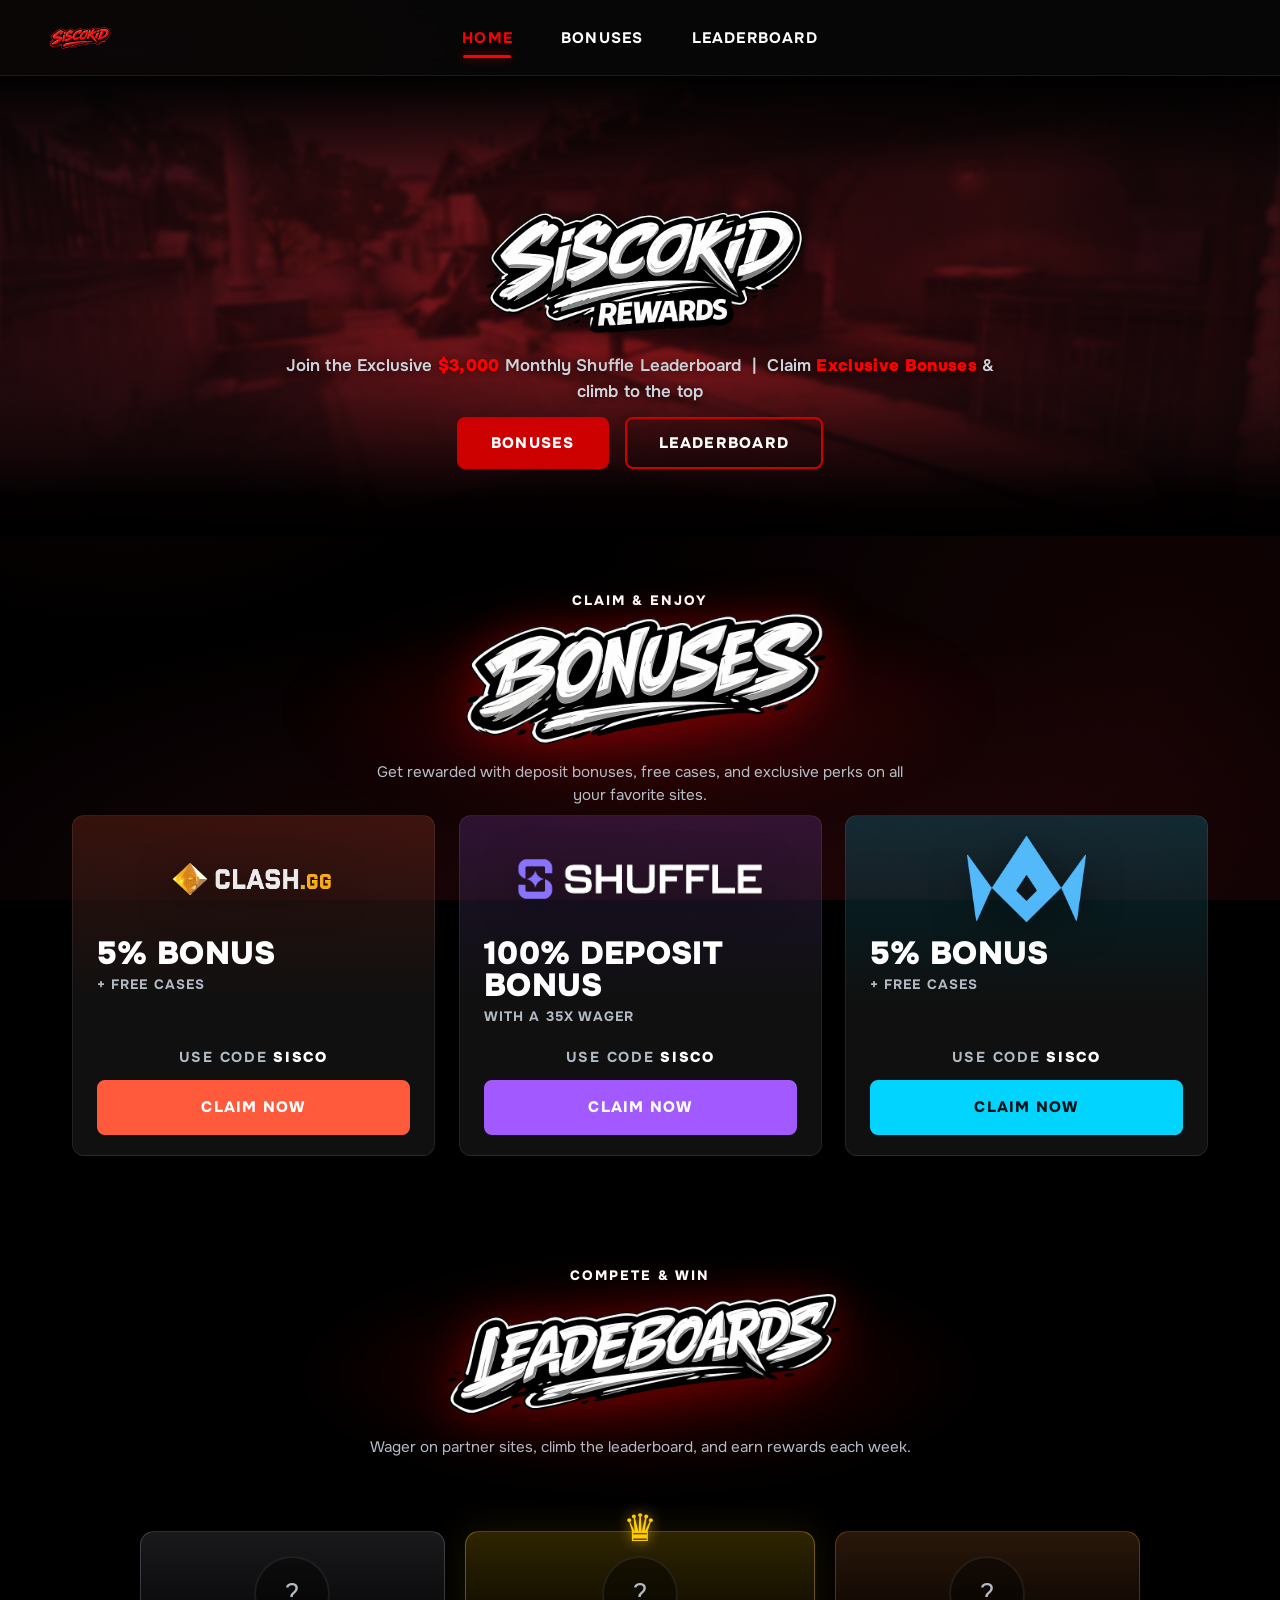
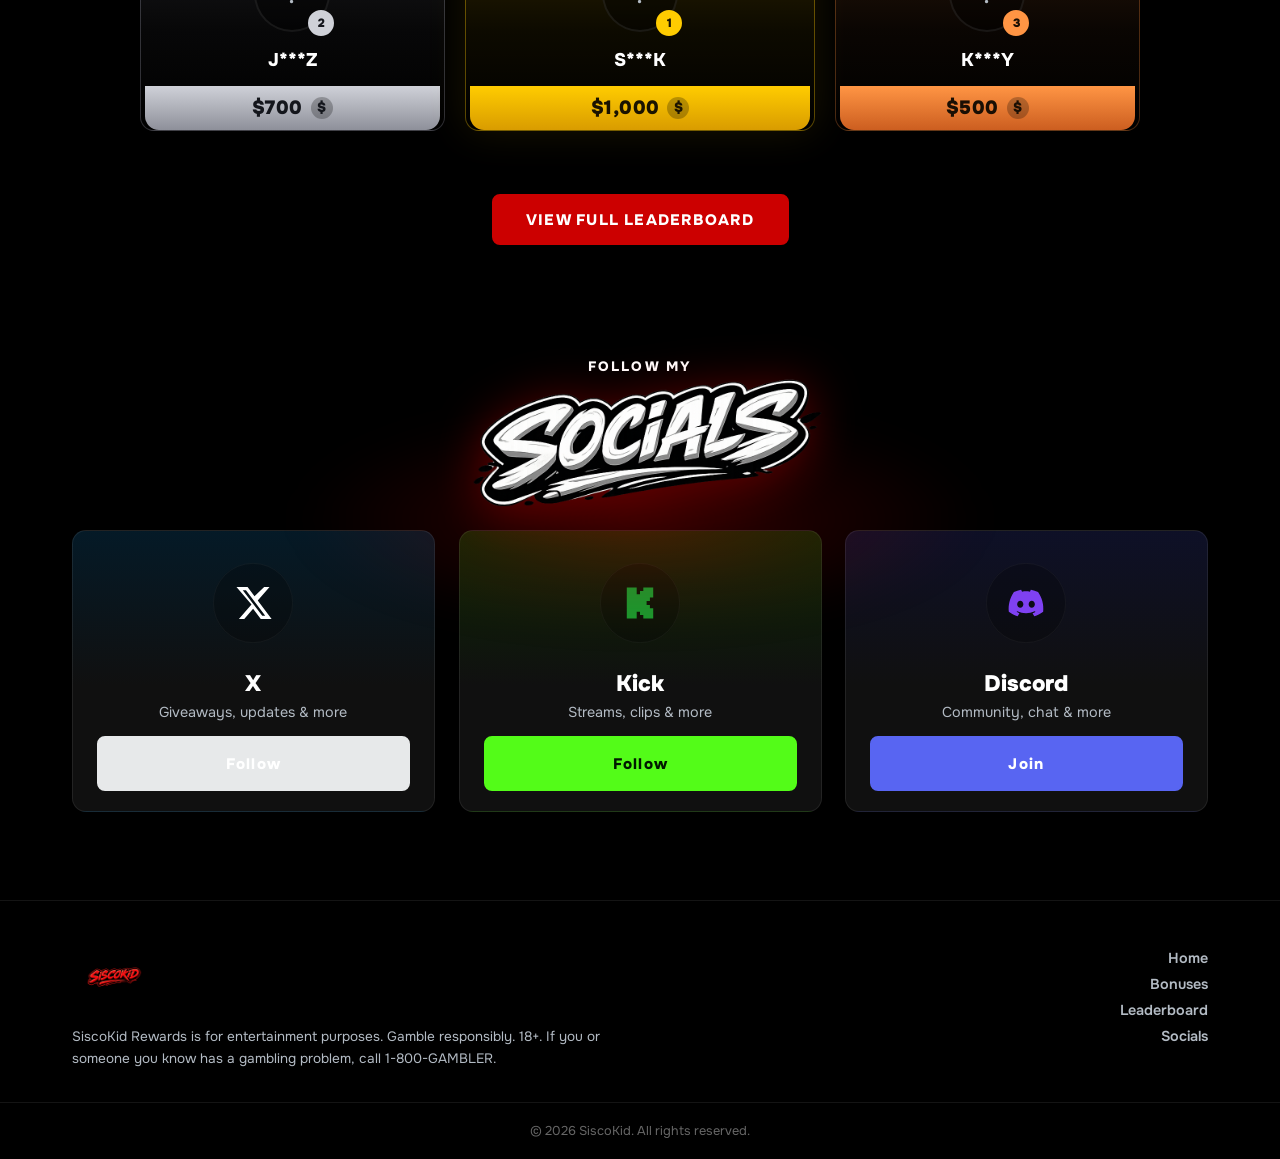
==== index.html @ c5240b73 "Replace Twitter logo and branding with X - Swap Twitter bird SVG for the official X logo (white X pa" ====
<!DOCTYPE html>
<html lang="en">
<head>
  <meta charset="UTF-8" />
  <meta name="viewport" content="width=device-width, initial-scale=1.0" />
  <title>SiscoKid</title>
  <link rel="preconnect" href="https://fonts.googleapis.com">
  <link rel="preconnect" href="https://fonts.gstatic.com" crossorigin>
  <link href="https://fonts.googleapis.com/css2?family=Onest:wght@400;600;700;800;900&display=swap" rel="stylesheet">
  <link rel="stylesheet" href="styles.css" />
</head>
<body>
  <header class="nav">
    <a href="#home" class="brand">
      <img src="siscokid.png" alt="SiscoKid" class="brand-logo" />
    </a>

    <nav class="nav-links">
      <a href="#home" class="active">HOME</a>
      <a href="#bonuses">BONUSES</a>
      <a href="leaderboard.html">LEADERBOARD</a>
    </nav>
  </header>

  <main>
    <section id="home" class="banner">
      <img src="csgo_overlay.jpg" alt="" class="banner-overlay" />
      <div class="banner-content">
        <img src="siscokidrewards.png" alt="SiscoKid Rewards" class="banner-title" />
        <p class="banner-tagline">
          Join the Exclusive <span class="accent">$3,000</span> Monthly Shuffle Leaderboard &nbsp;|&nbsp;
          Claim <span class="accent">Exclusive Bonuses</span> &amp; climb to the top
        </p>
        <div class="hero-cta">
          <a href="#bonuses" class="btn btn-primary">BONUSES</a>
          <a href="leaderboard.html" class="btn btn-outline">LEADERBOARD</a>
        </div>
      </div>
    </section>

    <section id="bonuses" class="section section-glow">
      <div class="section-head reveal">
        <div class="kicker">CLAIM &amp; ENJOY</div>
        <img src="bonuses.png" alt="Bonuses" class="section-logo" />
        <p class="section-sub">Get rewarded with deposit bonuses, free cases, and exclusive perks on all your favorite sites.</p>
      </div>

      <div class="bonus-grid">
        <article class="bonus-card bonus-clash reveal">
          <div class="bonus-art"><img src="clash_logo.webp" alt="Clash.gg" /></div>
          <div class="bonus-body">
            <h3 class="bonus-headline">5% BONUS</h3>
            <div class="bonus-sub">+ FREE CASES</div>
            <div class="bonus-code">USE CODE <strong>SISCO</strong></div>
            <a href="#clash" class="btn btn-block btn-clash">CLAIM NOW</a>
          </div>
        </article>

        <article class="bonus-card bonus-shuffle reveal">
          <div class="bonus-art"><img src="shuffle_logo2.webp" alt="Shuffle" /></div>
          <div class="bonus-body">
            <h3 class="bonus-headline">100% DEPOSIT BONUS</h3>
            <div class="bonus-sub">WITH A 35X WAGER</div>
            <div class="bonus-code">USE CODE <strong>SISCO</strong></div>
            <a href="#shuffle" class="btn btn-block btn-shuffle">CLAIM NOW</a>
          </div>
        </article>

        <article class="bonus-card bonus-lux reveal">
          <div class="bonus-art"><img src="lux_logo.webp" alt="LuxDrop" /></div>
          <div class="bonus-body">
            <h3 class="bonus-headline">5% BONUS</h3>
            <div class="bonus-sub">+ FREE CASES</div>
            <div class="bonus-code">USE CODE <strong>SISCO</strong></div>
            <a href="#lux" class="btn btn-block btn-lux">CLAIM NOW</a>
          </div>
        </article>
      </div>
    </section>

    <section id="leaderboard" class="section section-glow">
      <div class="section-head reveal">
        <div class="kicker">COMPETE &amp; WIN</div>
        <img src="leaderboards.png" alt="Leaderboards" class="section-logo" />
        <p class="section-sub">Wager on partner sites, climb the leaderboard, and earn rewards each week.</p>
      </div>

      <div class="lb-snippet">
        <div class="lb-podium lb-podium-snippet">
          <div class="lb-place lb-second reveal">
            <div class="lb-avatar"><span>?</span><div class="lb-rank">2</div></div>
            <div class="lb-username">J***Z</div>
            <div class="lb-prize lb-prize-second">$700 <span class="lb-coin">$</span></div>
          </div>

          <div class="lb-place lb-first reveal">
            <div class="lb-crown">♛</div>
            <div class="lb-avatar"><span>?</span><div class="lb-rank">1</div></div>
            <div class="lb-username">S***K</div>
            <div class="lb-prize lb-prize-first">$1,000 <span class="lb-coin">$</span></div>
          </div>

          <div class="lb-place lb-third reveal">
            <div class="lb-avatar"><span>?</span><div class="lb-rank">3</div></div>
            <div class="lb-username">K***Y</div>
            <div class="lb-prize lb-prize-third">$500 <span class="lb-coin">$</span></div>
          </div>
        </div>

        <a href="leaderboard.html" class="btn btn-primary lb-snippet-cta reveal">VIEW FULL LEADERBOARD</a>
      </div>
    </section>

    <section id="socials" class="section section-glow">
      <div class="section-head reveal">
        <div class="kicker">FOLLOW MY</div>
        <img src="socials.png" alt="Socials" class="section-logo" />
      </div>

      <div class="socials-grid">
        <a href="#twitter" class="social social-twitter reveal">
          <div class="social-icon"><img src="socmed-tw.svg" alt="X" /></div>
          <div class="social-name">X</div>
          <div class="social-desc">Giveaways, updates &amp; more</div>
          <span class="btn btn-block btn-twitter">Follow</span>
        </a>

        <a href="https://kick.com/siscokid" target="_blank" rel="noopener noreferrer" class="social social-kick reveal">
          <div class="social-icon"><img src="socmed-kick.svg" alt="Kick" /></div>
          <div class="social-name">Kick</div>
          <div class="social-desc">Streams, clips &amp; more</div>
          <span class="btn btn-block btn-kick">Follow</span>
        </a>

        <a href="https://discord.gg/sisco" target="_blank" rel="noopener noreferrer" class="social social-discord reveal">
          <div class="social-icon"><img src="socmed-discord.svg" alt="Discord" /></div>
          <div class="social-name">Discord</div>
          <div class="social-desc">Community, chat &amp; more</div>
          <span class="btn btn-block btn-discord">Join</span>
        </a>
      </div>
    </section>

    <footer class="footer">
      <div class="footer-inner reveal">
        <div class="footer-brand">
          <img src="siscokid.png" alt="SiscoKid" class="footer-logo" />
          <p class="footer-disclaimer">SiscoKid Rewards is for entertainment purposes. Gamble responsibly. 18+. If you or someone you know has a gambling problem, call 1-800-GAMBLER.</p>
        </div>

        <div class="footer-links">
          <a href="#home">Home</a>
          <a href="#bonuses">Bonuses</a>
          <a href="leaderboard.html">Leaderboard</a>
          <a href="#socials">Socials</a>
        </div>
      </div>
      <div class="footer-bottom">
        &copy; 2026 SiscoKid. All rights reserved.
      </div>
    </footer>
  </main>

  <script>
    const revealObserver = new IntersectionObserver((entries) => {
      entries.forEach(entry => {
        if (entry.isIntersecting) {
          entry.target.classList.add('is-visible');
          revealObserver.unobserve(entry.target);
        }
      });
    }, { threshold: 0.12, rootMargin: '0px 0px -40px 0px' });
    document.querySelectorAll('.reveal').forEach(el => revealObserver.observe(el));
  </script>
</body>
</html>
---- styles.css ----
:root {
  --bg: #000000;
  --bg-nav: #0a0a0a;
  --bg-card: #101010;
  --bg-elev: #161616;
  --red: #FF0000;
  --red-dark: #CC0000;
  --text: #ffffff;
  --text-dim: #B3BBC4;
  --border: rgba(255, 255, 255, 0.08);
  --border-strong: rgba(255, 255, 255, 0.14);

  --twitter: #e7e9ea;
  --kick:    #53fc18;
  --discord: #5865f2;

  --shuffle: #a259ff;
  --clash:   #ff5a3c;
  --lux:     #00d4ff;
}

* { box-sizing: border-box; margin: 0; padding: 0; }

html, body {
  background: var(--bg);
  color: var(--text);
  font-family: "Onest", -apple-system, BlinkMacSystemFont, "Segoe UI", Roboto, sans-serif;
  scroll-behavior: smooth;
}

body {
  background-image:
    radial-gradient(ellipse 110% 55% at 50% 100%, rgba(95, 12, 18, 0.30), transparent 60%),
    radial-gradient(circle 720px at 10% 18%, rgba(120, 16, 22, 0.22), transparent 65%),
    radial-gradient(circle 820px at 90% 78%, rgba(95, 10, 16, 0.20), transparent 70%);
  background-attachment: fixed;
  background-repeat: no-repeat;
}

/* Film grain overlay — subtle noise across the entire viewport */
body::before {
  content: "";
  position: fixed;
  inset: 0;
  z-index: 9999;
  pointer-events: none;
  opacity: 0.15;
  mix-blend-mode: overlay;
  background-image: url("data:image/svg+xml,%3Csvg xmlns='http://www.w3.org/2000/svg' width='240' height='240'%3E%3Cfilter id='n'%3E%3CfeTurbulence type='fractalNoise' baseFrequency='0.85' numOctaves='2' stitchTiles='stitch'/%3E%3C/filter%3E%3Crect width='100%25' height='100%25' filter='url(%23n)'/%3E%3C/svg%3E");
  background-size: 240px 240px;
}

a { color: inherit; text-decoration: none; }

/* ---------- NAV ---------- */
.nav {
  position: sticky;
  top: 0;
  z-index: 10;
  display: flex;
  align-items: center;
  justify-content: space-between;
  padding: 0.35rem 2rem;
  background: rgba(8, 8, 8, 0.72);
  backdrop-filter: blur(12px);
  -webkit-backdrop-filter: blur(12px);
  border-bottom: 1px solid var(--border);
}

.brand { display: flex; align-items: center; }
.brand-logo { height: 64px; width: auto; display: block; }

.nav-links {
  position: absolute;
  left: 50%;
  top: 50%;
  transform: translate(-50%, -50%);
  display: flex;
  gap: 3rem;
}

.nav-links a {
  position: relative;
  color: #ffffff;
  font-weight: 700;
  font-size: 0.95rem;
  letter-spacing: 0.08em;
  transition: color 0.2s ease;
}

.nav-links a:hover,
.nav-links a.active { color: var(--red); }

.nav-links a::after {
  content: "";
  position: absolute;
  left: 50%;
  bottom: -10px;
  height: 3px;
  width: 100%;
  max-width: 48px;
  background: var(--red);
  border-radius: 2px;
  transform: translateX(-50%) scaleX(0);
  transform-origin: center;
  transition: transform 0.3s cubic-bezier(.2, .8, .2, 1);
  box-shadow: 0 0 10px rgba(255, 0, 0, 0.55);
  pointer-events: none;
}
.nav-links a:hover::after { transform: translateX(-50%) scaleX(0.55); }
.nav-links a.active::after {
  transform: translateX(-50%) scaleX(1);
  animation: nav-underline-in 0.55s cubic-bezier(.2, .8, .2, 1);
}
@keyframes nav-underline-in {
  from { transform: translateX(-50%) scaleX(0); }
  to   { transform: translateX(-50%) scaleX(1); }
}

/* ---------- SCROLL REVEAL ---------- */
.reveal {
  opacity: 0;
  transform: translateY(16px);
  transition: opacity 0.6s ease, transform 0.6s cubic-bezier(.2, .8, .2, 1);
  will-change: opacity, transform;
}
.reveal.is-visible {
  opacity: 1;
  transform: translateY(0);
}
.bonus-grid > .reveal:nth-child(2),
.socials-grid > .reveal:nth-child(2),
.lb-podium > .reveal:nth-child(2) { transition-delay: 0.08s; }
.bonus-grid > .reveal:nth-child(3),
.socials-grid > .reveal:nth-child(3),
.lb-podium > .reveal:nth-child(3) { transition-delay: 0.16s; }

@media (prefers-reduced-motion: reduce) {
  .reveal { opacity: 1; transform: none; transition: none; }
  .nav-links a.active::after { animation: none; }
}

/* ---------- BANNER ---------- */
main { padding: 0; }

.banner {
  position: relative;
  display: flex;
  align-items: center;
  justify-content: center;
  width: 100%;
  height: 460px;
  overflow: hidden;
  background:
    radial-gradient(ellipse 65% 90% at 50% 60%,
      rgba(140, 22, 30, 0.55) 0%,
      rgba(90, 14, 20, 0.35) 50%,
      rgba(0, 0, 0, 0) 90%),
    #220a0e;
}

.banner-overlay {
  position: absolute;
  inset: 0;
  width: 100%;
  height: 100%;
  object-fit: cover;
  opacity: 0.6;
  mix-blend-mode: overlay;
  pointer-events: none;
  filter: blur(2px);
}

.banner::before,
.banner::after {
  content: "";
  position: absolute;
  left: 0;
  right: 0;
  pointer-events: none;
  z-index: 1;
}

.banner::before {
  top: 0;
  height: 100px;
  background: linear-gradient(180deg, #000 0%, rgba(0, 0, 0, 0.6) 40%, rgba(0, 0, 0, 0) 100%);
}

.banner::after {
  bottom: 0;
  height: 220px;
  background: linear-gradient(
    0deg,
    #000 0%,
    rgba(0, 0, 0, 0.92) 18%,
    rgba(15, 4, 6, 0.75) 38%,
    rgba(22, 8, 10, 0.4) 62%,
    rgba(22, 8, 10, 0.1) 85%,
    rgba(0, 0, 0, 0) 100%
  );
}

.banner-content {
  position: relative;
  z-index: 2;
  display: flex;
  flex-direction: column;
  align-items: center;
  gap: 0.1rem;
  max-width: 95%;
  text-align: center;
  margin-top: -40px;
}

.banner-title {
  max-width: 100%;
  max-height: 360px;
  object-fit: contain;
  filter: drop-shadow(0 4px 18px rgba(0, 0, 0, 0.6));
}

.banner-tagline {
  font-size: clamp(0.85rem, 1.35vw, 1.05rem);
  font-weight: 600;
  color: #cdd2da;
  max-width: 720px;
  line-height: 1.5;
  letter-spacing: 0.01em;
  text-shadow: 0 1px 6px rgba(0, 0, 0, 0.5);
  margin-top: -7rem;
}

.banner-tagline .accent {
  color: var(--red);
  font-weight: 900;
  letter-spacing: 0.02em;
}

/* ---------- BUTTONS ---------- */
.btn {
  display: inline-flex;
  align-items: center;
  justify-content: center;
  padding: 0.85rem 2rem;
  border-radius: 8px;
  font-weight: 800;
  font-size: 0.95rem;
  letter-spacing: 0.08em;
  cursor: pointer;
  border: 2px solid transparent;
  transition: filter 0.2s ease, background 0.2s ease, transform 0.2s ease, border-color 0.2s ease;
}

.btn-primary {
  background: var(--red-dark);
  color: #fff;
  border-color: var(--red-dark);
}
.btn-primary:hover { background: var(--red); border-color: var(--red); transform: translateY(-1px); }

.btn-outline {
  background: transparent;
  color: #fff;
  border-color: var(--red-dark);
}
.btn-outline:hover { background: var(--red-dark); transform: translateY(-1px); }

.btn-block { width: 100%; padding: 0.95rem 1.5rem; }

.btn-shuffle { background: var(--shuffle); color: #fff;    border-color: var(--shuffle); }
.btn-clash   { background: var(--clash);   color: #fff;    border-color: var(--clash); }
.btn-lux     { background: var(--lux);     color: #001318; border-color: var(--lux); }
.btn-twitter { background: var(--twitter); color: #fff;    border-color: var(--twitter); }
.btn-kick    { background: var(--kick);    color: #001a00; border-color: var(--kick); }
.btn-discord { background: var(--discord); color: #fff;    border-color: var(--discord); }
.btn-shuffle:hover, .btn-clash:hover, .btn-lux:hover,
.btn-twitter:hover, .btn-kick:hover, .btn-discord:hover { filter: brightness(1.1); transform: translateY(-1px); }

/* ---------- HERO CTA ---------- */
.hero-cta {
  display: flex;
  gap: 1rem;
  justify-content: center;
  padding: 0;
  margin-top: 0.75rem;
}

/* ---------- SCROLL INDICATOR ---------- */
.scroll-indicator {
  display: flex;
  flex-direction: column;
  align-items: center;
  gap: 0.25rem;
  padding: 0.15rem;
  opacity: 0.7;
  transition: opacity 0.2s ease;
}
.scroll-indicator:hover { opacity: 1; }

.mouse {
  width: 22px;
  height: 36px;
  border: 2px solid rgba(255, 255, 255, 0.6);
  border-radius: 12px;
  display: flex;
  justify-content: center;
  padding-top: 6px;
}
.dot {
  width: 3px;
  height: 8px;
  background: #fff;
  border-radius: 2px;
  animation: scroll-dot 1.6s ease-in-out infinite;
}
@keyframes scroll-dot {
  0%   { transform: translateY(0); opacity: 1; }
  60%  { transform: translateY(10px); opacity: 0; }
  100% { transform: translateY(0); opacity: 1; }
}
.chevron {
  width: 10px;
  height: 10px;
  border-right: 2px solid rgba(255, 255, 255, 0.6);
  border-bottom: 2px solid rgba(255, 255, 255, 0.6);
  transform: rotate(45deg);
  margin-top: 2px;
}

/* ---------- SECTIONS ---------- */
.section {
  max-width: 1200px;
  margin: 0 auto;
  padding: 3.5rem 2rem;
  position: relative;
}

.section-glow {
  isolation: isolate;
}

.section-head {
  text-align: center;
  margin-bottom: 0.5rem;
  position: relative;
  z-index: 1;
}

/* Red glow halo behind big section titles */
.section-head::before {
  content: "";
  position: absolute;
  top: 50%;
  left: 50%;
  transform: translate(-50%, -45%);
  width: min(700px, 80%);
  height: 220px;
  background: radial-gradient(ellipse at center,
    rgba(255, 0, 0, 0.25) 0%,
    rgba(204, 0, 0, 0.12) 35%,
    rgba(204, 0, 0, 0) 70%);
  z-index: -1;
  pointer-events: none;
  filter: blur(20px);
}

.kicker {
  font-weight: 800;
  font-size: 0.85rem;
  letter-spacing: 0.15em;
  color: #ffffff;
  text-transform: uppercase;
  margin-bottom: 0.4rem;
}

.section-logo {
  max-width: 620px;
  width: 80%;
  height: auto;
  display: block;
  margin: -8.5rem auto -8.5rem;
  pointer-events: none;
  filter: drop-shadow(0 4px 24px rgba(255, 0, 0, 0.35));
}

.section-title {
  font-size: clamp(2.75rem, 7vw, 5.5rem);
  font-weight: 900;
  line-height: 1;
  letter-spacing: 0.01em;
  color: var(--red);
  text-shadow: 0 0 30px rgba(255, 0, 0, 0.4);
  margin-bottom: 1rem;
}
.section-title span { color: var(--red); }

.section-title-solid { color: var(--red); }

.section-sub {
  color: var(--text-dim);
  font-size: 0.95rem;
  max-width: 560px;
  margin: 0.25rem auto 0;
  line-height: 1.5;
}

/* ---------- PARTNERS ---------- */
.partners {
  display: grid;
  grid-template-columns: repeat(3, 1fr);
  gap: 1rem;
  margin-bottom: 1.25rem;
}

.partner {
  display: flex;
  align-items: center;
  justify-content: center;
  padding: 1.25rem 1.5rem;
  background: linear-gradient(180deg, rgba(255,255,255,0.02), rgba(255,255,255,0));
  border: 1px solid var(--border);
  border-radius: 10px;
  transition: transform 0.2s ease, border-color 0.2s ease, box-shadow 0.2s ease;
}
.partner img { height: 36px; width: auto; display: block; max-width: 100%; }

.partner-shuffle { background: linear-gradient(180deg, rgba(162,89,255,0.10), rgba(162,89,255,0)); }
.partner-clash   { background: linear-gradient(180deg, rgba(255,90,60,0.10), rgba(255,90,60,0)); }
.partner-lux     { background: linear-gradient(180deg, rgba(0,212,255,0.10), rgba(0,212,255,0)); }

.partner-shuffle:hover { border-color: var(--shuffle); box-shadow: 0 8px 30px rgba(162,89,255,0.18); transform: translateY(-2px); }
.partner-clash:hover   { border-color: var(--clash);   box-shadow: 0 8px 30px rgba(255,90,60,0.18); transform: translateY(-2px); }
.partner-lux:hover     { border-color: var(--lux);     box-shadow: 0 8px 30px rgba(0,212,255,0.18); transform: translateY(-2px); }

/* ---------- BONUS CARDS ---------- */
.bonus-grid {
  display: grid;
  grid-template-columns: repeat(3, 1fr);
  gap: 1.5rem;
}

.bonus-card {
  background: var(--bg-card);
  border: 1px solid var(--border);
  border-radius: 12px;
  overflow: hidden;
  display: flex;
  flex-direction: column;
  transition: transform 0.25s ease, border-color 0.25s ease, box-shadow 0.25s ease;
}

.bonus-shuffle { background: linear-gradient(180deg, rgba(162,89,255,0.18) 0%, var(--bg-card) 55%); }
.bonus-clash   { background: linear-gradient(180deg, rgba(255,90,60,0.18) 0%, var(--bg-card) 55%); }
.bonus-lux     { background: linear-gradient(180deg, rgba(0,212,255,0.18) 0%, var(--bg-card) 55%); }

.bonus-shuffle:hover { border-color: var(--shuffle); box-shadow: 0 14px 40px rgba(162,89,255,0.22); transform: translateY(-4px); }
.bonus-clash:hover   { border-color: var(--clash);   box-shadow: 0 14px 40px rgba(255,90,60,0.22); transform: translateY(-4px); }
.bonus-lux:hover     { border-color: var(--lux);     box-shadow: 0 14px 40px rgba(0,212,255,0.22); transform: translateY(-4px); }

.bonus-art {
  display: flex;
  align-items: center;
  justify-content: center;
  padding: 1.25rem 1.5rem 0.25rem;
  height: 110px;
}
.bonus-art img {
  max-height: 100%;
  max-width: 80%;
  object-fit: contain;
  filter: drop-shadow(0 8px 18px rgba(0, 0, 0, 0.5));
}

.bonus-body {
  padding: 0.75rem 1.5rem 1.25rem;
  display: flex;
  flex-direction: column;
  align-items: stretch;
  flex: 1;
  gap: 0.4rem;
  text-align: left;
}

.bonus-headline {
  font-size: 2rem;
  font-weight: 900;
  line-height: 1;
  letter-spacing: 0.01em;
  color: #fff;
}

.bonus-sub {
  font-size: 0.85rem;
  font-weight: 700;
  letter-spacing: 0.08em;
  color: var(--text-dim);
  margin-bottom: 0.5rem;
}

.bonus-code {
  text-align: center;
  font-size: 0.9rem;
  letter-spacing: 0.12em;
  color: var(--text-dim);
  padding: 0.5rem 0;
  font-weight: 700;
  margin-top: auto;
}
.bonus-code strong { color: #fff; font-weight: 900; }

/* ---------- LEADERBOARD SNIPPET (HOME) ---------- */
.lb-snippet {
  text-align: center;
}

.lb-podium-snippet .lb-place {
  padding-top: 1.5rem;
}

.lb-podium-snippet .lb-prize {
  margin: 0.5rem -1rem 0;
  font-size: 1.2rem;
  padding: 0.6rem 1rem;
}

.lb-snippet-cta {
  margin-top: 1.5rem;
}

.lb-page-top { padding-top: 6rem; }

/* ---------- LEADERBOARD ---------- */
.lb-switch-label {
  text-align: center;
  letter-spacing: 0.15em;
  font-weight: 800;
  font-size: 0.8rem;
  color: var(--text-dim);
  margin-bottom: 0.85rem;
}

.lb-tabs {
  display: flex;
  justify-content: center;
  gap: 0.75rem;
  flex-wrap: wrap;
  margin-bottom: 0.75rem;
}

.lb-tab {
  background: var(--bg-card);
  border: 1px solid var(--border);
  border-radius: 10px;
  padding: 0.85rem 1.5rem;
  cursor: pointer;
  min-width: 130px;
  display: flex;
  align-items: center;
  justify-content: center;
  opacity: 0.55;
  transition: opacity 0.2s ease, border-color 0.2s ease, background 0.2s ease, transform 0.2s ease, box-shadow 0.2s ease;
}
.lb-tab img { height: 26px; width: auto; max-width: 100%; display: block; }
.lb-tab:hover { opacity: 0.85; transform: translateY(-1px); }

.lb-tab.active { opacity: 1; }
.lb-tab-shuffle.active { border-color: var(--shuffle); background: linear-gradient(180deg, rgba(162,89,255,0.18), var(--bg-card)); box-shadow: 0 8px 24px rgba(162,89,255,0.18); }
.lb-tab-clash.active   { border-color: var(--clash);   background: linear-gradient(180deg, rgba(255,90,60,0.18), var(--bg-card));  box-shadow: 0 8px 24px rgba(255,90,60,0.18); }
.lb-tab-lux.active     { border-color: var(--lux);     background: linear-gradient(180deg, rgba(0,212,255,0.18), var(--bg-card));  box-shadow: 0 8px 24px rgba(0,212,255,0.18); }

.lb-disclaimer {
  text-align: center;
  font-size: 0.75rem;
  letter-spacing: 0.12em;
  color: var(--text-dim);
  margin-bottom: 1.5rem;
}

.lb-panel { display: none; opacity: 0; }
.lb-panel.active { display: block; animation: fadeInPanel 0.4s ease forwards; }

@keyframes fadeInPanel {
  from { opacity: 0; transform: translateY(10px); }
  to   { opacity: 1; transform: translateY(0); }
}

/* Podium */
.lb-podium {
  display: grid;
  grid-template-columns: 1fr 1.15fr 1fr;
  gap: 1.25rem;
  align-items: end;
  max-width: 1000px;
  margin: 4.5rem auto 2.5rem;
}

.lb-place {
  position: relative;
  background: linear-gradient(180deg, rgba(255,255,255,0.04), rgba(255,255,255,0));
  border: 1px solid var(--border);
  border-radius: 14px;
  padding: 3rem 1.25rem 0;
  text-align: center;
}

.lb-first {
  background: linear-gradient(180deg, rgba(255, 200, 0, 0.18) 0%, rgba(255, 200, 0, 0.05) 50%, transparent 100%);
  border-color: rgba(255, 200, 0, 0.35);
  box-shadow: 0 0 40px rgba(255, 200, 0, 0.10);
  transform: translateY(-2.5rem);
}

.lb-second {
  background: linear-gradient(180deg, rgba(180, 180, 200, 0.14) 0%, rgba(180,180,200,0.04) 50%, transparent 100%);
  border-color: rgba(180, 180, 200, 0.25);
}

.lb-third {
  background: linear-gradient(180deg, rgba(255, 140, 60, 0.16) 0%, rgba(255, 140, 60, 0.04) 50%, transparent 100%);
  border-color: rgba(255, 140, 60, 0.28);
}

.lb-crown {
  position: absolute;
  top: -22px;
  left: 50%;
  transform: translateX(-50%);
  font-size: 2.4rem;
  line-height: 1;
  color: #ffcc00;
  text-shadow: 0 0 14px rgba(255, 200, 0, 0.7);
  z-index: 2;
}

.lb-avatar {
  position: relative;
  width: 76px;
  height: 76px;
  border-radius: 50%;
  background: rgba(0,0,0,0.4);
  border: 2px solid var(--border);
  display: flex;
  align-items: center;
  justify-content: center;
  margin: 0 auto 1rem;
  font-size: 1.75rem;
  color: var(--text-dim);
}
.lb-rank {
  position: absolute;
  bottom: -6px;
  right: -6px;
  width: 26px;
  height: 26px;
  border-radius: 50%;
  background: #1a1a1a;
  border: 2px solid var(--border);
  display: flex;
  align-items: center;
  justify-content: center;
  font-size: 0.75rem;
  font-weight: 900;
  color: #fff;
}
.lb-first .lb-rank   { background: #ffcc00; color: #1a1300; border-color: #ffcc00; }
.lb-second .lb-rank  { background: #cfd1d8; color: #14161c; border-color: #cfd1d8; }
.lb-third .lb-rank   { background: #ff9544; color: #1a0f04; border-color: #ff9544; }

.lb-username {
  font-weight: 800;
  font-size: 1.15rem;
  margin-bottom: 0.85rem;
}

.lb-wagered-label {
  font-size: 0.72rem;
  letter-spacing: 0.12em;
  color: var(--text-dim);
  margin-bottom: 0.2rem;
}

.lb-wagered {
  font-weight: 700;
  font-size: 1.1rem;
  margin-bottom: 1.75rem;
}
.lb-wagered span { color: var(--text-dim); font-size: 0.85em; }

.lb-prize {
  margin: 0 -1.25rem;
  padding: 0.9rem 1rem;
  font-weight: 900;
  font-size: 1.55rem;
  letter-spacing: 0.02em;
  position: relative;
  display: flex;
  align-items: center;
  justify-content: center;
  gap: 0.5rem;
  border-radius: 0 0 14px 14px;
}
.lb-prize-first  { background: linear-gradient(180deg, #ffcc00, #d99c00); color: #1a1300; }
.lb-prize-second { background: linear-gradient(180deg, #cfd1d8, #8e909a); color: #14161c; }
.lb-prize-third  { background: linear-gradient(180deg, #ff9544, #cc5e20); color: #1a0f04; }

.lb-coin {
  display: inline-flex;
  align-items: center;
  justify-content: center;
  width: 22px;
  height: 22px;
  border-radius: 50%;
  background: rgba(0,0,0,0.25);
  font-size: 0.85rem;
}

/* Countdown */
.lb-countdown-wrap {
  text-align: center;
  max-width: 720px;
  margin: 0 auto 2rem;
  padding: 1.5rem 1rem;
  border-top: 1px dashed var(--border);
  border-bottom: 1px dashed var(--border);
}

.lb-clock-icon {
  font-size: 1.4rem;
  color: var(--red);
  margin-bottom: 0.4rem;
}

.lb-countdown-label {
  font-weight: 900;
  letter-spacing: 0.12em;
  color: #fff;
  margin-bottom: 0.35rem;
  font-size: 0.95rem;
}

.lb-countdown-note,
.lb-announce-note {
  color: var(--text-dim);
  font-size: 0.75rem;
  letter-spacing: 0.1em;
  text-transform: uppercase;
}
.lb-announce-note { margin-top: 1rem; }

.lb-countdown {
  display: flex;
  justify-content: center;
  gap: 1.25rem;
  margin: 1rem 0 0;
}

.lb-time {
  display: flex;
  flex-direction: column;
  align-items: center;
  min-width: 56px;
}
.lb-time strong {
  font-size: 1.5rem;
  font-weight: 900;
  color: var(--red);
  letter-spacing: 0.02em;
  font-variant-numeric: tabular-nums;
}
.lb-time span {
  font-size: 0.7rem;
  letter-spacing: 0.15em;
  color: var(--text-dim);
  margin-top: 0.15rem;
}

/* Challengers */
.lb-challengers {
  background: var(--bg-card);
  border: 1px solid var(--border);
  border-radius: 12px;
  padding: 1.25rem 1.25rem 0.75rem;
}

.lb-challengers-title {
  font-weight: 900;
  letter-spacing: 0.06em;
  font-size: 1.1rem;
  margin-bottom: 0.75rem;
}

.lb-table-wrap { overflow-x: auto; }

.lb-table {
  width: 100%;
  border-collapse: collapse;
  font-size: 0.95rem;
}
.lb-table th {
  text-align: left;
  font-size: 0.7rem;
  letter-spacing: 0.12em;
  color: var(--text-dim);
  font-weight: 700;
  padding: 0.6rem 0.75rem;
  border-bottom: 1px solid var(--border);
}
.lb-table th.num { text-align: right; }
.lb-table td {
  padding: 0.85rem 0.75rem;
  border-bottom: 1px solid rgba(255,255,255,0.04);
  vertical-align: middle;
}
.lb-table tr:last-child td { border-bottom: none; }
.lb-table tr { background: rgba(255,255,255,0.015); }
.lb-table tr:hover { background: rgba(255,255,255,0.04); }
.lb-table td.num { text-align: right; font-variant-numeric: tabular-nums; }
.lb-table .cents { color: var(--text-dim); font-size: 0.85em; }
.lb-table .lb-prize-amt { color: #4ade80; font-weight: 700; }

.lb-mini-avatar {
  display: inline-flex;
  align-items: center;
  justify-content: center;
  width: 28px;
  height: 28px;
  border-radius: 50%;
  background: rgba(0,0,0,0.35);
  border: 1px solid var(--border);
  margin-right: 0.6rem;
  color: var(--text-dim);
  font-size: 0.8rem;
  vertical-align: middle;
}

/* Coming Soon */
.lb-coming-soon {
  text-align: center;
  padding: 4rem 1rem;
  background: var(--bg-card);
  border: 1px solid var(--border);
  border-radius: 12px;
}
.lb-coming-soon img {
  height: 56px;
  width: auto;
  margin-bottom: 1.25rem;
  opacity: 0.85;
}
.lb-coming-soon h3 {
  font-size: 1.6rem;
  font-weight: 900;
  letter-spacing: 0.05em;
  color: #fff;
  margin-bottom: 0.5rem;
}
.lb-coming-soon p {
  color: var(--text-dim);
  font-size: 0.95rem;
}

/* ---------- LEADERBOARD STATUS ---------- */
.leaderboard-status {
  display: flex;
  align-items: center;
  justify-content: center;
  gap: 0.6rem;
  padding: 1.25rem 1.5rem;
  background: var(--bg-card);
  border: 1px solid var(--border);
  border-radius: 10px;
  color: var(--text-dim);
  font-size: 0.95rem;
  max-width: 520px;
  margin: 0 auto;
}

.status-dot {
  width: 9px;
  height: 9px;
  border-radius: 50%;
  background: var(--red);
  box-shadow: 0 0 8px var(--red);
  animation: pulse 1.6s ease-in-out infinite;
}
@keyframes pulse {
  0%, 100% { opacity: 1; }
  50%      { opacity: 0.35; }
}

/* ---------- SOCIALS ---------- */
.socials-grid {
  display: grid;
  grid-template-columns: repeat(3, 1fr);
  gap: 1.5rem;
}

.social {
  display: flex;
  flex-direction: column;
  align-items: center;
  text-align: center;
  gap: 0.35rem;
  padding: 1.5rem 1.5rem 1.25rem;
  background: var(--bg-card);
  border: 1px solid var(--border);
  border-radius: 14px;
  transition: transform 0.25s ease, border-color 0.25s ease, box-shadow 0.25s ease;
}

.social-twitter { background: linear-gradient(180deg, rgba(29,161,242,0.16) 0%, var(--bg-card) 55%); }
.social-kick    { background: linear-gradient(180deg, rgba(83,252,24,0.16) 0%, var(--bg-card) 55%); }
.social-discord { background: linear-gradient(180deg, rgba(88,101,242,0.16) 0%, var(--bg-card) 55%); }

.social-twitter:hover { border-color: var(--twitter); box-shadow: 0 14px 40px rgba(29,161,242,0.22); transform: translateY(-4px); }
.social-kick:hover    { border-color: var(--kick);    box-shadow: 0 14px 40px rgba(83,252,24,0.22);  transform: translateY(-4px); }
.social-discord:hover { border-color: var(--discord); box-shadow: 0 14px 40px rgba(88,101,242,0.22); transform: translateY(-4px); }

.social-icon {
  display: flex;
  align-items: center;
  justify-content: center;
  margin-bottom: 0.75rem;
}
.social-icon img { width: 96px; height: 96px; display: block; }

.social-name {
  font-weight: 900;
  font-size: 1.4rem;
  color: #fff;
}

.social-desc {
  color: var(--text-dim);
  font-size: 0.9rem;
  margin-bottom: 0.6rem;
}

/* ---------- FOOTER ---------- */
.footer {
  border-top: 1px solid var(--border);
  background: rgba(0, 0, 0, 0.25);
  margin-top: 2rem;
}

.footer-inner {
  max-width: 1200px;
  margin: 0 auto;
  padding: 3rem 2rem 2rem;
  display: grid;
  grid-template-columns: 2fr 1fr;
  gap: 2rem;
  align-items: start;
}

.footer-logo {
  height: 56px;
  width: auto;
  margin-bottom: 1rem;
}

.footer-disclaimer {
  color: var(--text-dim);
  font-size: 0.85rem;
  line-height: 1.6;
  max-width: 540px;
}

.footer-links {
  display: flex;
  flex-direction: column;
  gap: 0.5rem;
  align-items: flex-end;
}
.footer-links a {
  color: var(--text-dim);
  font-size: 0.9rem;
  font-weight: 600;
  transition: color 0.2s ease;
}
.footer-links a:hover { color: var(--red); }

.footer-bottom {
  text-align: center;
  padding: 1.25rem 2rem;
  color: #666;
  font-size: 0.8rem;
  border-top: 1px solid var(--border);
}

/* ---------- RESPONSIVE ---------- */
@media (max-width: 900px) {
  .partners,
  .bonus-grid,
  .socials-grid { grid-template-columns: 1fr; }

  .lb-podium {
    grid-template-columns: 1fr;
    max-width: 420px;
    gap: 0.75rem;
  }
  .lb-countdown { gap: 0.65rem; flex-wrap: wrap; }
  .lb-tab { min-width: 100px; padding: 0.7rem 1rem; }

  .section { padding: 2.75rem 1.25rem; }
  .section-logo { margin: -5rem auto -5rem; }
}

@media (max-width: 768px) {
  /* Nav */
  .nav {
    flex-wrap: wrap;
    gap: 0.75rem;
    padding: 0.35rem 1rem 0.5rem;
  }
  .brand-logo { height: 50px; }
  .nav-links {
    position: static;
    transform: none;
    gap: 1.25rem;
    order: 3;
    width: 100%;
    justify-content: center;
    flex-wrap: wrap;
  }
  .nav-links a::after { bottom: -6px; max-width: 36px; height: 2px; }

  /* Banner / Hero */
  .banner { height: 360px; }
  .banner-content { margin-top: -10px; max-width: 100%; padding: 0 1rem; }
  .banner-title { max-height: 220px; }
  .banner-tagline {
    margin-top: -3.5rem;
    font-size: 0.85rem;
    padding: 0 0.5rem;
  }

  /* Hero CTA */
  .hero-cta {
    flex-direction: column;
    align-items: center;
    width: 100%;
    margin-top: 0.5rem;
  }
  .hero-cta .btn { width: min(260px, 90%); padding: 0.75rem 1.5rem; }

  /* Sections */
  .section { padding: 2.25rem 1rem; }
  .section-logo { margin: -4rem auto -4rem; }
  .section-sub { font-size: 0.88rem; padding: 0 0.5rem; }
  .kicker { font-size: 0.75rem; }

  /* Bonus cards */
  .bonus-grid { gap: 1rem; }
  .bonus-headline { font-size: 1.75rem; }
  .bonus-art { height: 90px; padding: 1rem 1rem 0.25rem; }

  /* Leaderboard snippet podium on home */
  .lb-podium-snippet .lb-place { padding: 1.25rem 1rem 0; }

  /* Leaderboard page */
  .lb-tabs { gap: 0.5rem; }
  .lb-tab { min-width: 0; flex: 1 1 0; padding: 0.6rem 0.75rem; }
  .lb-tab img { height: 22px; }
  .lb-place { padding: 2.25rem 1rem 0; }
  .lb-first { padding-top: 2.75rem; }
  .lb-avatar { width: 64px; height: 64px; font-size: 1.4rem; }
  .lb-username { font-size: 1rem; }
  .lb-wagered { font-size: 0.95rem; margin-bottom: 1rem; }
  .lb-prize { font-size: 1.25rem; padding: 0.7rem 1rem; }
  .lb-time strong { font-size: 1.2rem; }
  .lb-time span { font-size: 0.65rem; }
  .lb-time { min-width: 48px; }
  .lb-challengers { padding: 0.85rem 0.85rem 0.5rem; }
  .lb-table { font-size: 0.85rem; }
  .lb-table th, .lb-table td { padding: 0.6rem 0.5rem; }
  .lb-mini-avatar { width: 22px; height: 22px; margin-right: 0.4rem; font-size: 0.7rem; }
  .lb-page-top { padding-top: 3rem; }

  /* Socials */
  .social { padding: 1.25rem 1rem 1rem; }
  .social-icon img { width: 72px; height: 72px; }
  .social-name { font-size: 1.2rem; }
  .social-desc { font-size: 0.85rem; }

  /* Footer */
  .footer-inner { grid-template-columns: 1fr; padding: 2rem 1rem 1.5rem; }
  .footer-links { align-items: flex-start; flex-direction: row; flex-wrap: wrap; gap: 1rem 1.25rem; }
}

@media (max-width: 480px) {
  .banner { height: 320px; }
  .banner-title { max-height: 180px; }
  .banner-content { margin-top: 0; }
  .banner-tagline { margin-top: -2.75rem; font-size: 0.78rem; line-height: 1.4; }

  .nav { padding: 0.25rem 0.75rem 0.5rem; }
  .brand-logo { height: 44px; }
  .nav-links { gap: 1rem; }
  .nav-links a { font-size: 0.85rem; letter-spacing: 0.06em; }

  .section { padding: 1.75rem 0.85rem; }
  .section-logo { margin: -3rem auto -3rem; }

  .bonus-card { border-radius: 10px; }
  .bonus-headline { font-size: 1.5rem; }
  .bonus-sub { font-size: 0.8rem; }
  .bonus-art { height: 80px; padding: 0.85rem 0.75rem 0; }
  .bonus-body { padding: 0.6rem 1rem 1rem; }

  .lb-tabs { gap: 0.4rem; }
  .lb-tab { padding: 0.55rem 0.5rem; }
  .lb-tab img { height: 18px; }
  .lb-countdown { gap: 0.5rem; }
  .lb-time { min-width: 42px; }
  .lb-time strong { font-size: 1.05rem; }

  .lb-table { font-size: 0.78rem; }
  .lb-table th, .lb-table td { padding: 0.5rem 0.35rem; }
  .lb-mini-avatar { display: none; }
}
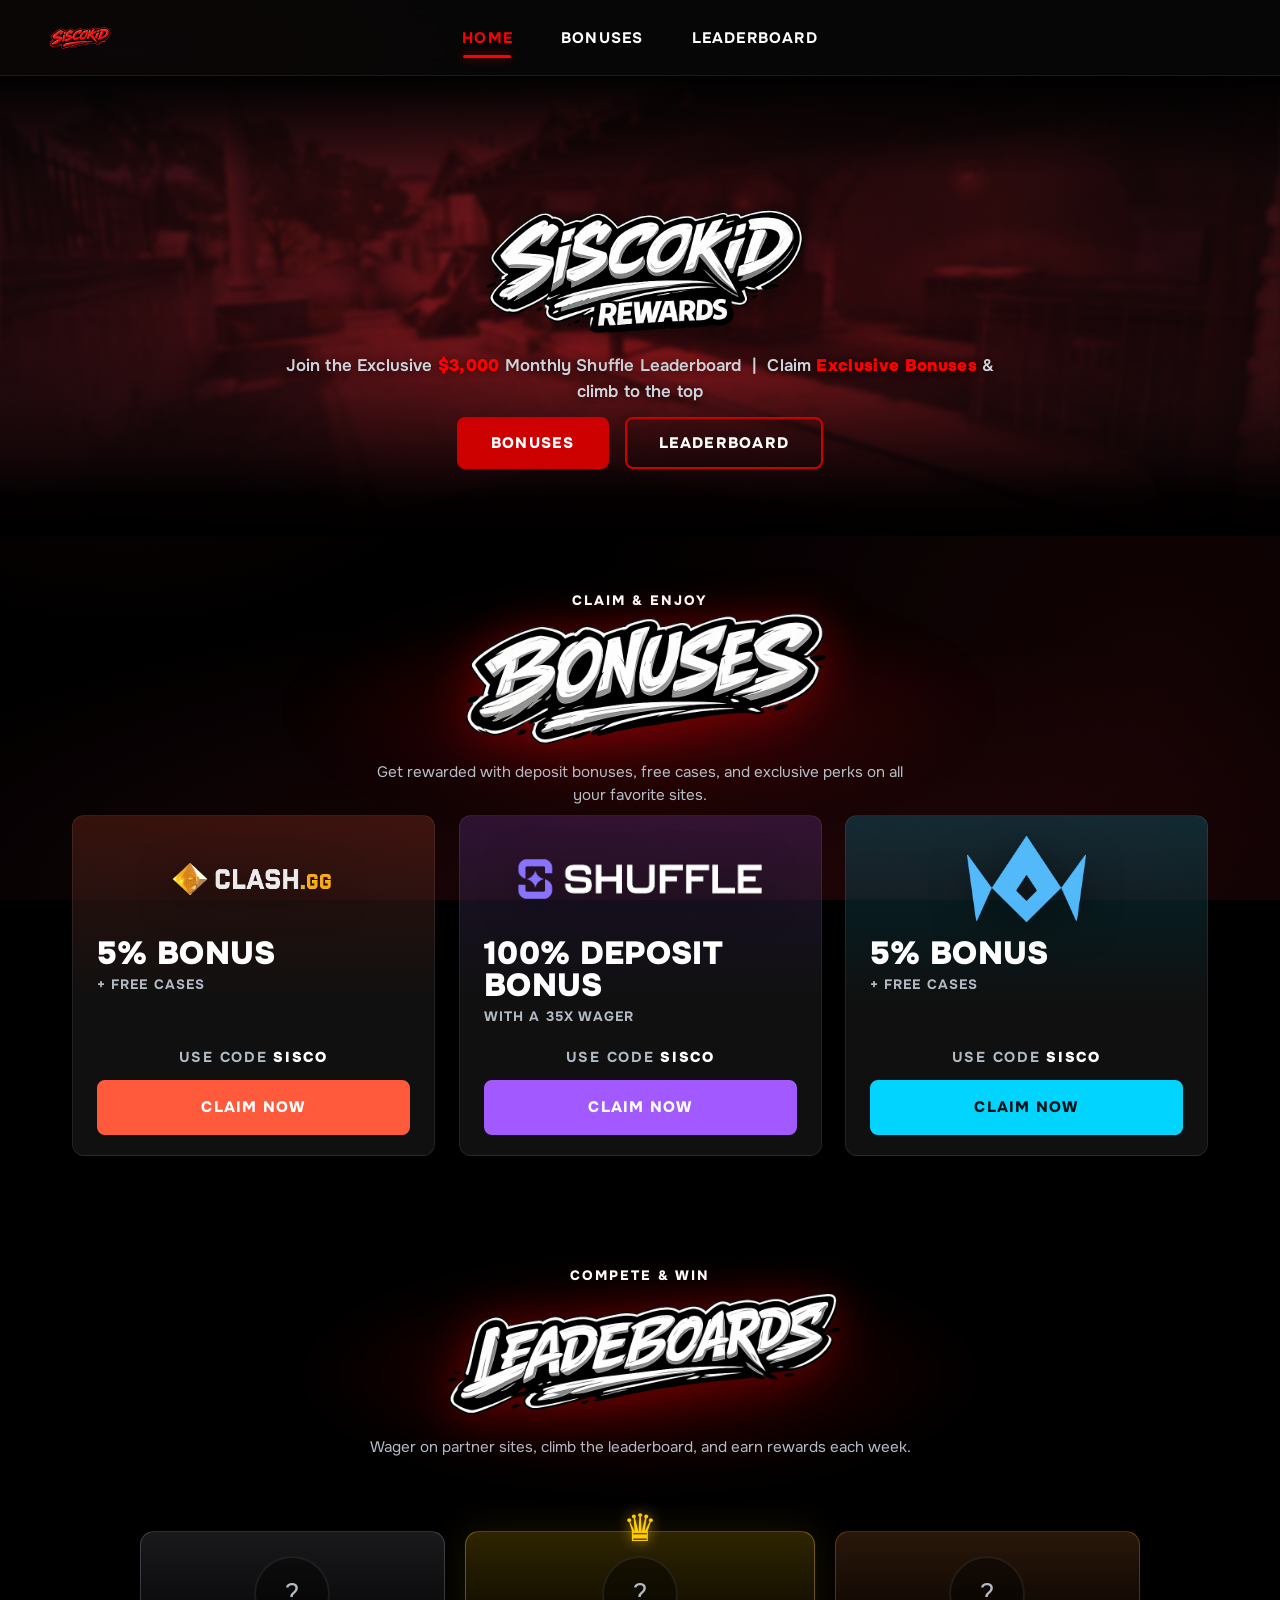
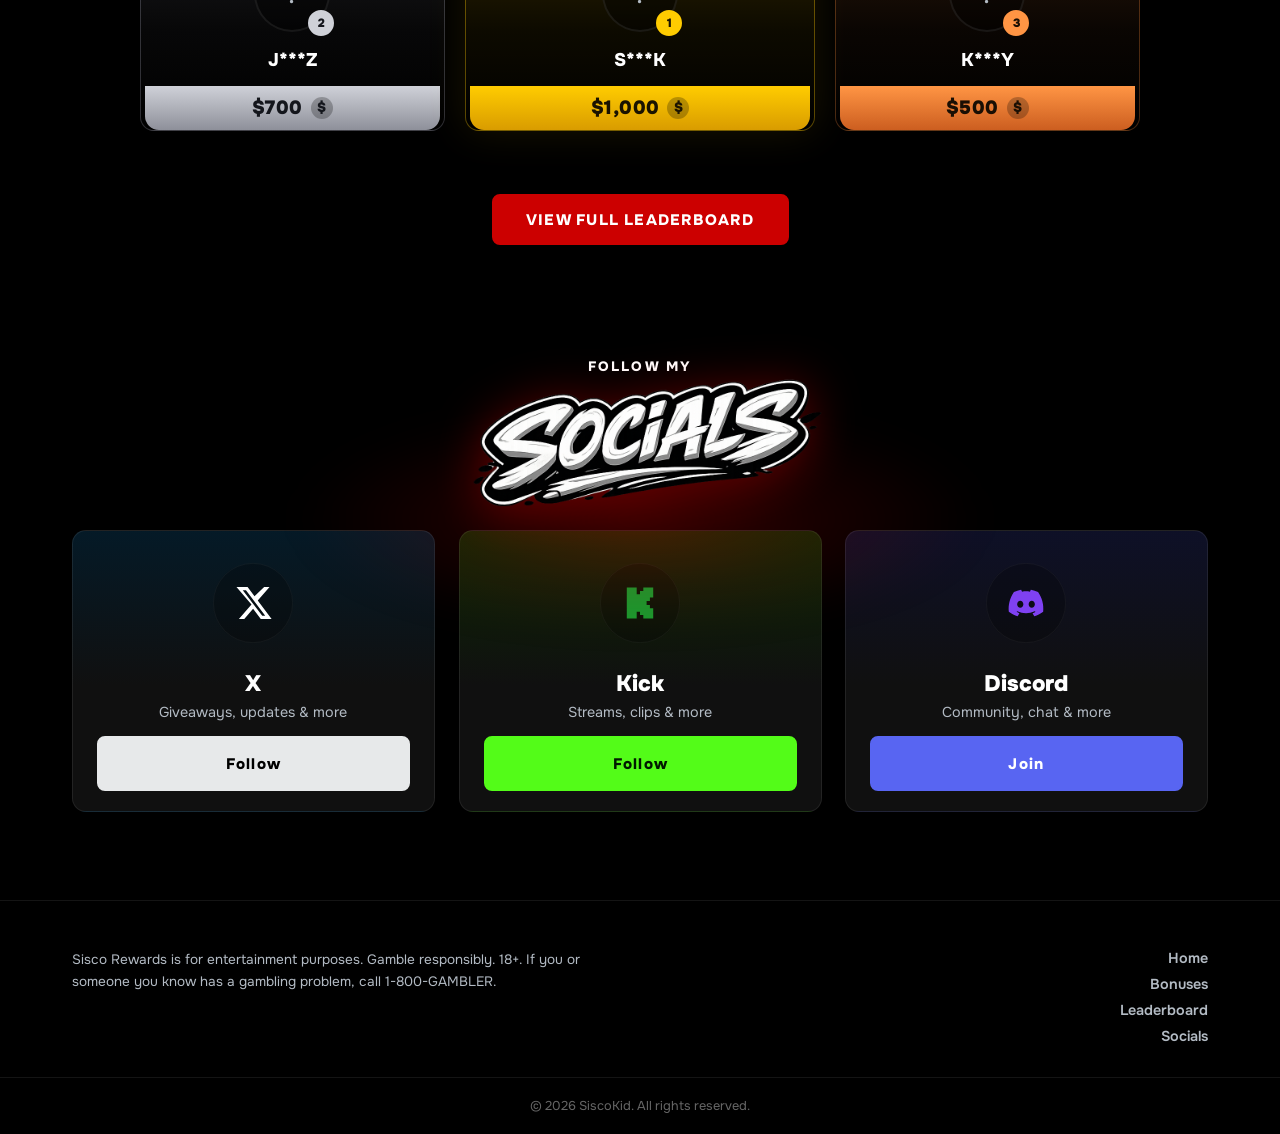
==== commit bbd9cf9b: "Switch Shuffle API to weighted wager endpoint and clean up footer - Use /wager/ API endpoint instead" ====
--- a/index.html
+++ b/index.html
@@ -144,8 +144,7 @@
     <footer class="footer">
       <div class="footer-inner reveal">
         <div class="footer-brand">
-          <img src="siscokid.png" alt="SiscoKid" class="footer-logo" />
-          <p class="footer-disclaimer">SiscoKid Rewards is for entertainment purposes. Gamble responsibly. 18+. If you or someone you know has a gambling problem, call 1-800-GAMBLER.</p>
+          <p class="footer-disclaimer">Sisco Rewards is for entertainment purposes. Gamble responsibly. 18+. If you or someone you know has a gambling problem, call 1-800-GAMBLER.</p>
         </div>
 
         <div class="footer-links">
--- a/styles.css
+++ b/styles.css
@@ -271,7 +271,7 @@
 .btn-shuffle { background: var(--shuffle); color: #fff;    border-color: var(--shuffle); }
 .btn-clash   { background: var(--clash);   color: #fff;    border-color: var(--clash); }
 .btn-lux     { background: var(--lux);     color: #001318; border-color: var(--lux); }
-.btn-twitter { background: var(--twitter); color: #fff;    border-color: var(--twitter); }
+.btn-twitter { background: var(--twitter); color: #000;    border-color: var(--twitter); }
 .btn-kick    { background: var(--kick);    color: #001a00; border-color: var(--kick); }
 .btn-discord { background: var(--discord); color: #fff;    border-color: var(--discord); }
 .btn-shuffle:hover, .btn-clash:hover, .btn-lux:hover,
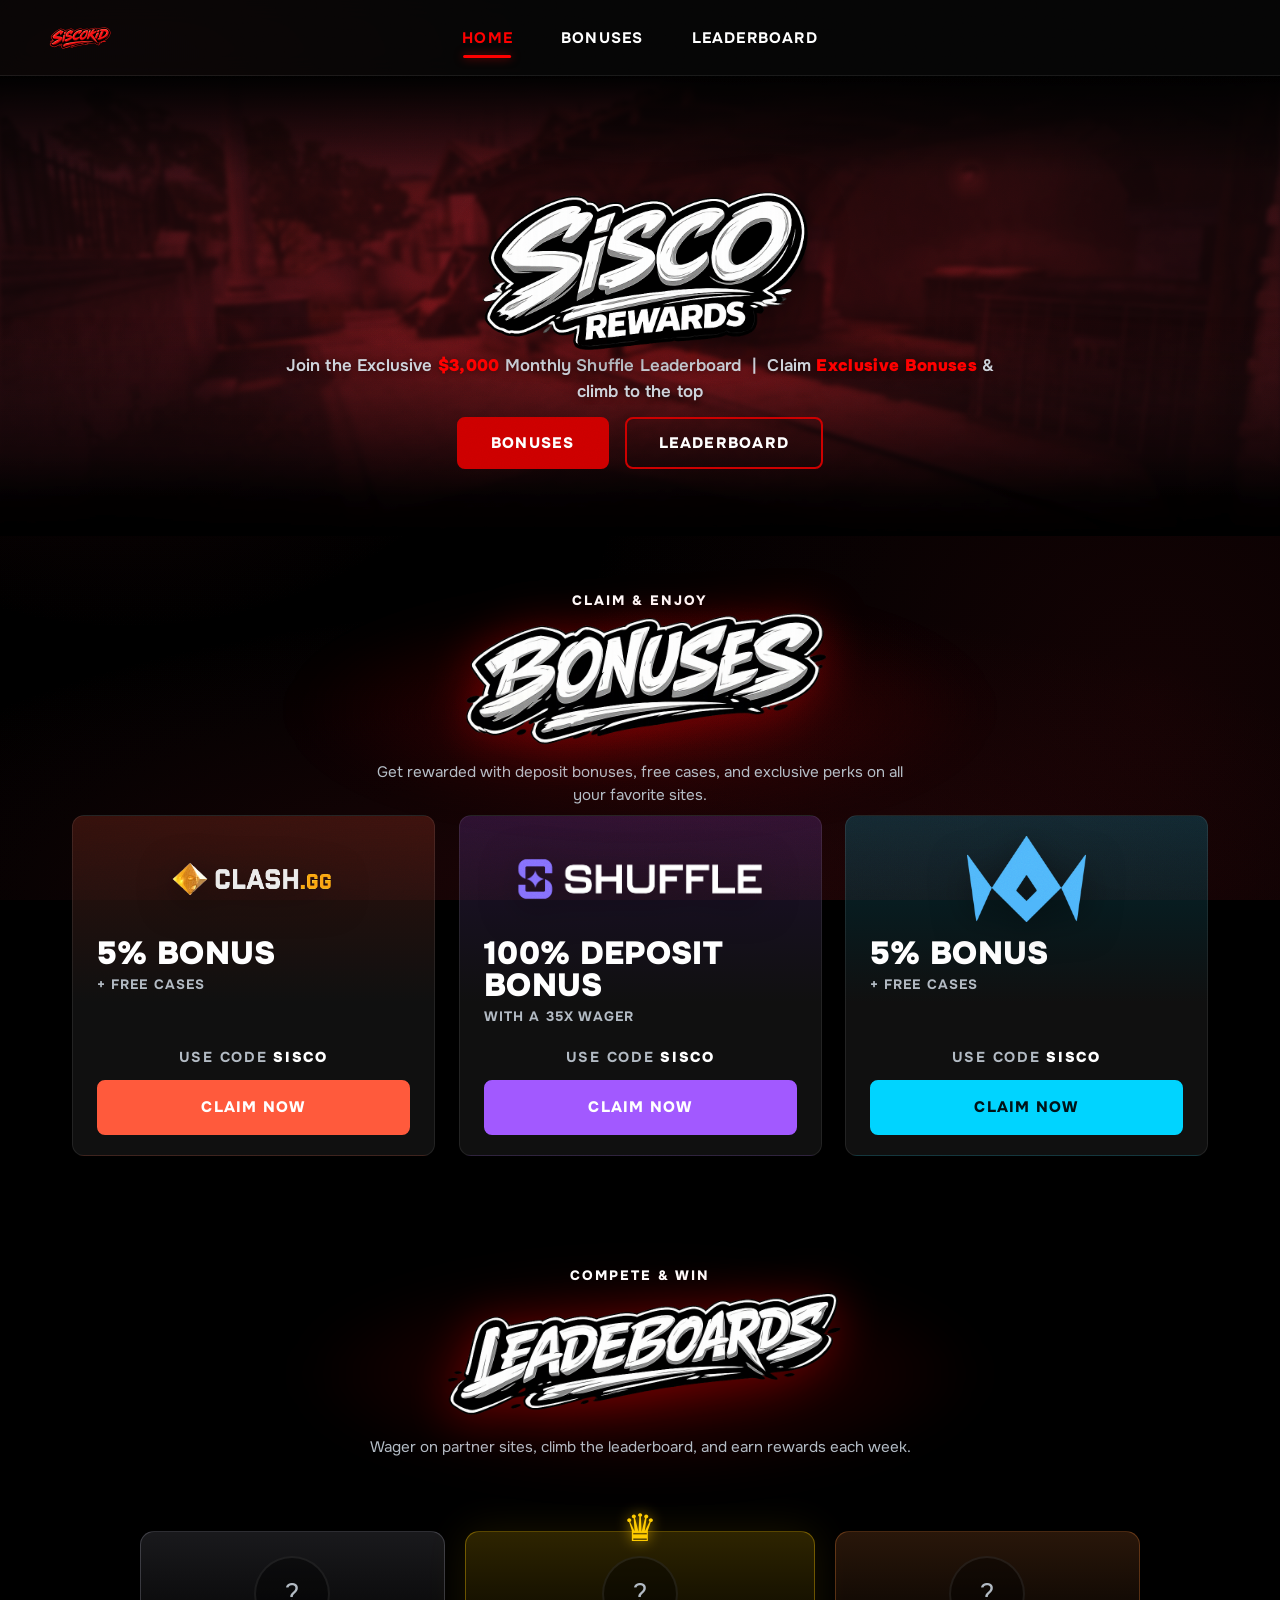
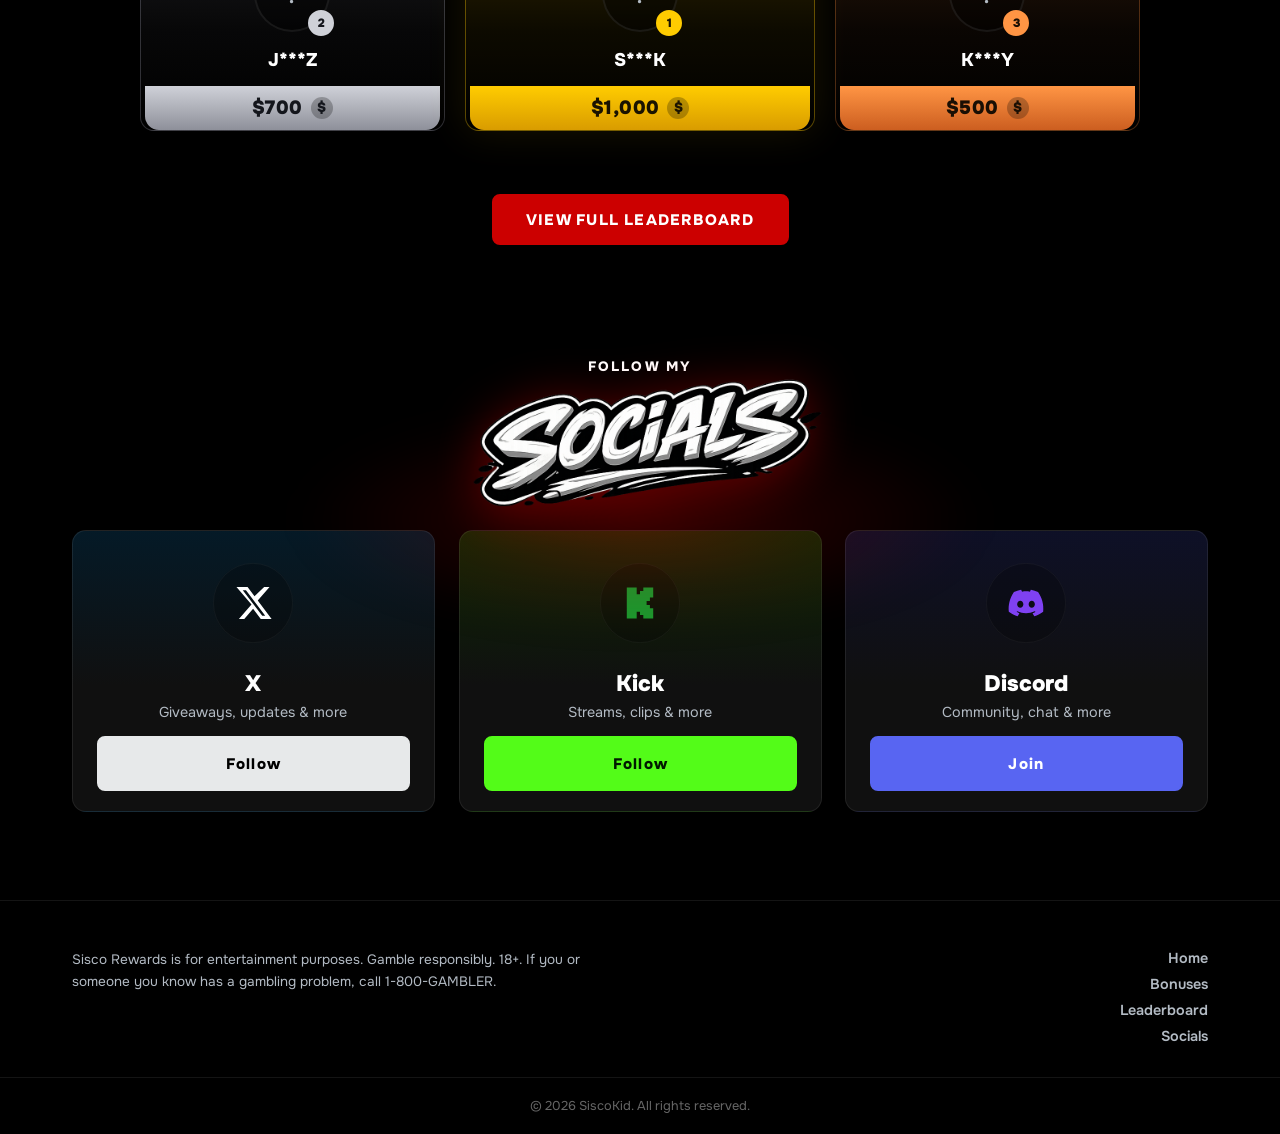
==== commit a96065f7: "Replace hero banner title with new sisc.png logo Co-Authored-By: Claude Sonnet 4.6 <noreply@anthropi" ====
--- a/index.html
+++ b/index.html
@@ -26,7 +26,7 @@
     <section id="home" class="banner">
       <img src="csgo_overlay.jpg" alt="" class="banner-overlay" />
       <div class="banner-content">
-        <img src="siscokidrewards.png" alt="SiscoKid Rewards" class="banner-title" />
+        <img src="sisc.png" alt="SiscoKid Rewards" class="banner-title" />
         <p class="banner-tagline">
           Join the Exclusive <span class="accent">$3,000</span> Monthly Shuffle Leaderboard &nbsp;|&nbsp;
           Claim <span class="accent">Exclusive Bonuses</span> &amp; climb to the top
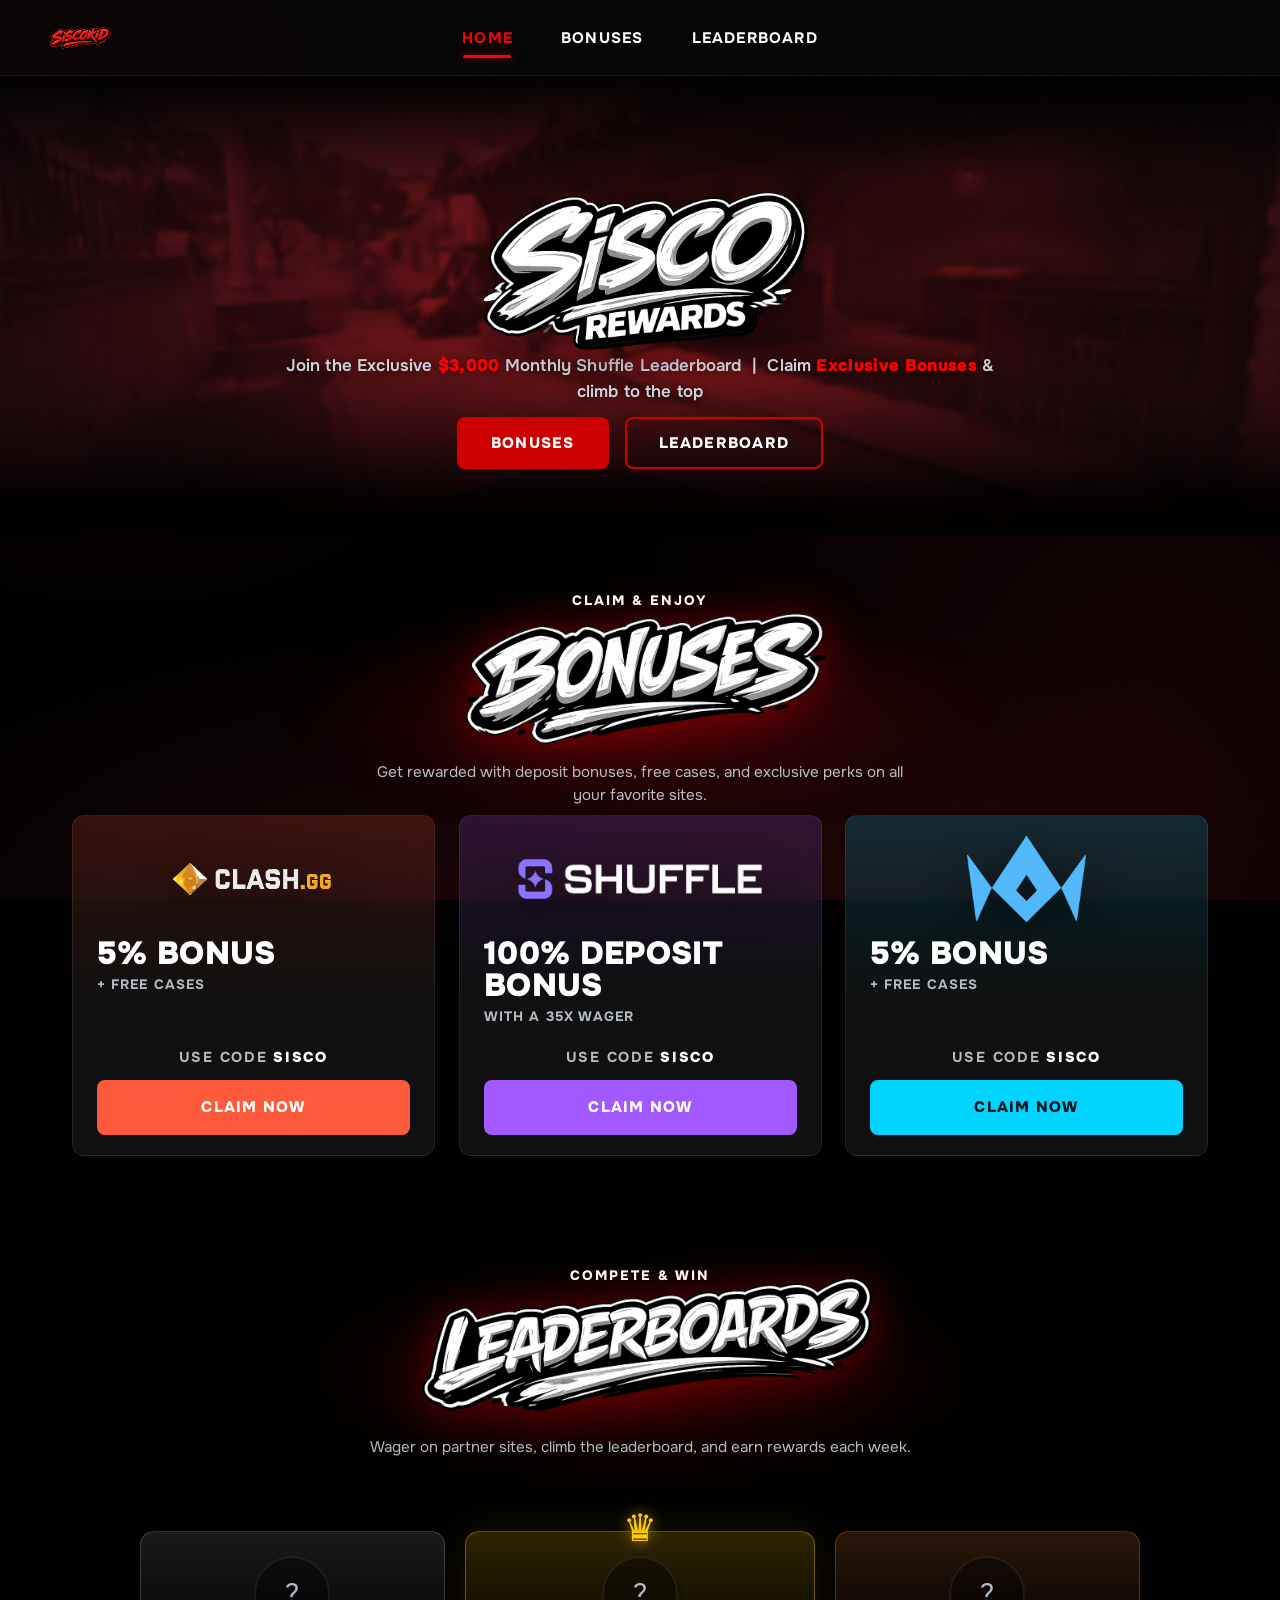
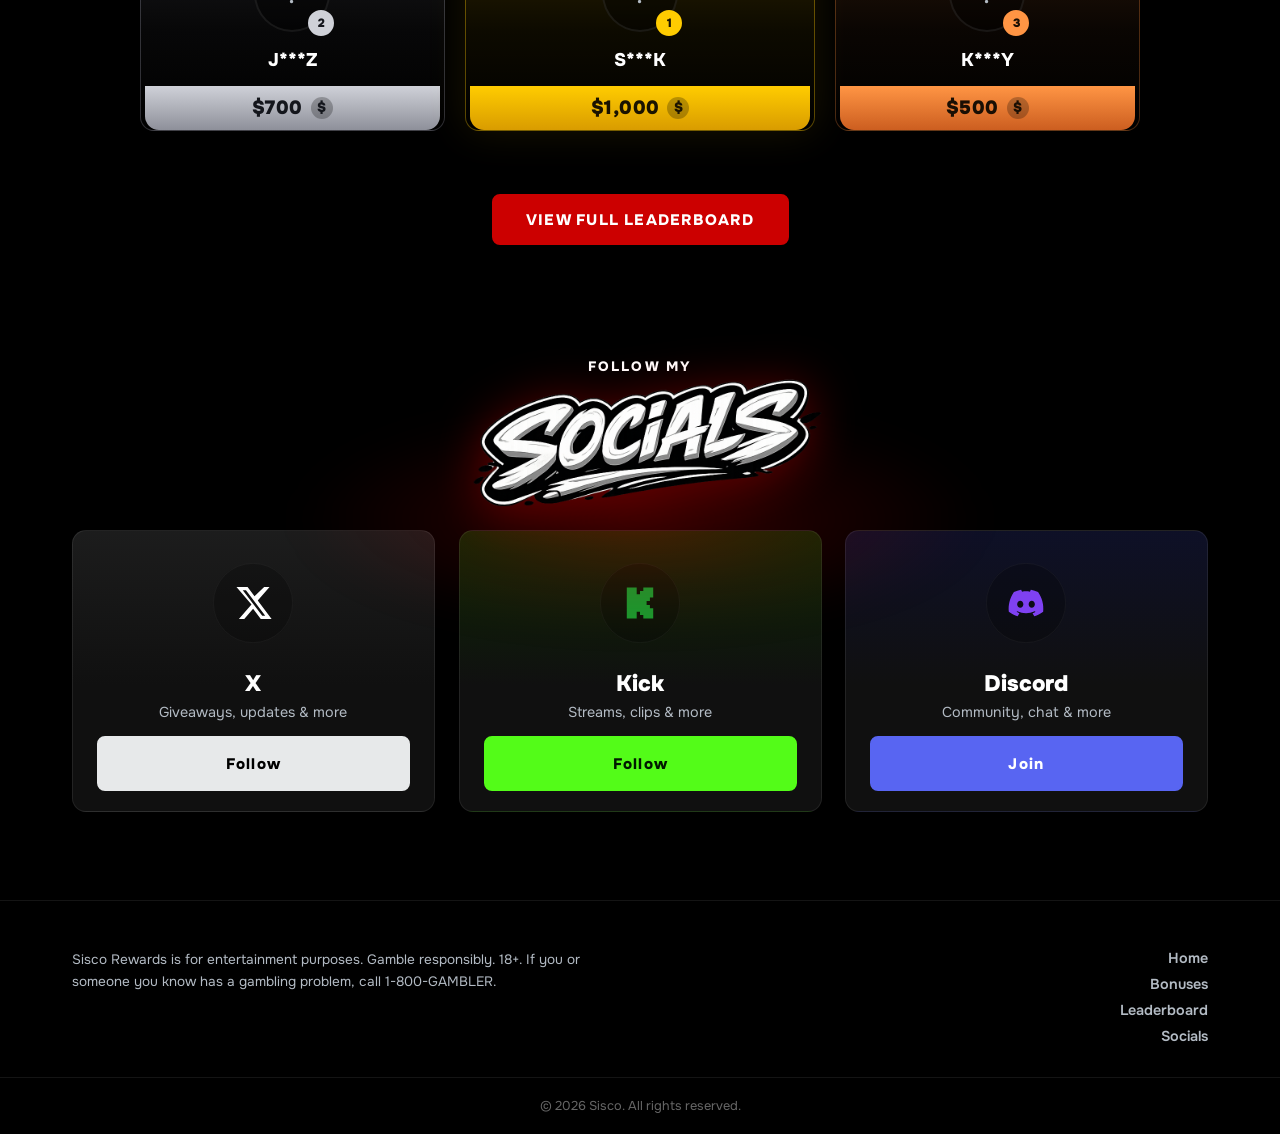
==== commit 05428cd1: "Polish UI, wire up referral/social links, rebrand to Sisco - Add favicon, meta description, and Open" ====
--- a/index.html
+++ b/index.html
@@ -3,7 +3,22 @@
 <head>
   <meta charset="UTF-8" />
   <meta name="viewport" content="width=device-width, initial-scale=1.0" />
-  <title>SiscoKid</title>
+  <title>Sisco Rewards</title>
+  <meta name="description" content="Sisco Rewards — claim exclusive deposit bonuses, free cases, and compete in the $3,000 monthly Shuffle leaderboard. Use code SISCO." />
+  <link rel="icon" type="image/png" href="siscokid.png" />
+
+  <!-- Open Graph / social share -->
+  <meta property="og:type" content="website" />
+  <meta property="og:title" content="Sisco Rewards" />
+  <meta property="og:description" content="Claim exclusive bonuses &amp; compete in the $3,000 monthly Shuffle leaderboard. Use code SISCO." />
+  <meta property="og:image" content="sisc.png" />
+
+  <!-- X / Twitter card -->
+  <meta name="twitter:card" content="summary_large_image" />
+  <meta name="twitter:title" content="Sisco Rewards" />
+  <meta name="twitter:description" content="Claim exclusive bonuses &amp; compete in the $3,000 monthly Shuffle leaderboard. Use code SISCO." />
+  <meta name="twitter:image" content="sisc.png" />
+
   <link rel="preconnect" href="https://fonts.googleapis.com">
   <link rel="preconnect" href="https://fonts.gstatic.com" crossorigin>
   <link href="https://fonts.googleapis.com/css2?family=Onest:wght@400;600;700;800;900&display=swap" rel="stylesheet">
@@ -12,7 +27,7 @@
 <body>
   <header class="nav">
     <a href="#home" class="brand">
-      <img src="siscokid.png" alt="SiscoKid" class="brand-logo" />
+      <img src="siscokid.png" alt="Sisco" class="brand-logo" />
     </a>
 
     <nav class="nav-links">
@@ -26,7 +41,7 @@
     <section id="home" class="banner">
       <img src="csgo_overlay.jpg" alt="" class="banner-overlay" />
       <div class="banner-content">
-        <img src="sisc.png" alt="SiscoKid Rewards" class="banner-title" />
+        <img src="sisc.png" alt="Sisco Rewards" class="banner-title" />
         <p class="banner-tagline">
           Join the Exclusive <span class="accent">$3,000</span> Monthly Shuffle Leaderboard &nbsp;|&nbsp;
           Claim <span class="accent">Exclusive Bonuses</span> &amp; climb to the top
@@ -52,7 +67,7 @@
             <h3 class="bonus-headline">5% BONUS</h3>
             <div class="bonus-sub">+ FREE CASES</div>
             <div class="bonus-code">USE CODE <strong>SISCO</strong></div>
-            <a href="#clash" class="btn btn-block btn-clash">CLAIM NOW</a>
+            <a href="https://clash.gg/r/sisco" target="_blank" rel="noopener noreferrer" class="btn btn-block btn-clash">CLAIM NOW</a>
           </div>
         </article>
 
@@ -62,7 +77,7 @@
             <h3 class="bonus-headline">100% DEPOSIT BONUS</h3>
             <div class="bonus-sub">WITH A 35X WAGER</div>
             <div class="bonus-code">USE CODE <strong>SISCO</strong></div>
-            <a href="#shuffle" class="btn btn-block btn-shuffle">CLAIM NOW</a>
+            <a href="https://shuffle.com/?r=Sisco" target="_blank" rel="noopener noreferrer" class="btn btn-block btn-shuffle">CLAIM NOW</a>
           </div>
         </article>
 
@@ -72,7 +87,7 @@
             <h3 class="bonus-headline">5% BONUS</h3>
             <div class="bonus-sub">+ FREE CASES</div>
             <div class="bonus-code">USE CODE <strong>SISCO</strong></div>
-            <a href="#lux" class="btn btn-block btn-lux">CLAIM NOW</a>
+            <a href="https://luxdrop.com/r/sisco" target="_blank" rel="noopener noreferrer" class="btn btn-block btn-lux">CLAIM NOW</a>
           </div>
         </article>
       </div>
@@ -118,7 +133,7 @@
       </div>
 
       <div class="socials-grid">
-        <a href="#twitter" class="social social-twitter reveal">
+        <a href="https://x.com/SiscoKid" target="_blank" rel="noopener noreferrer" class="social social-twitter reveal">
           <div class="social-icon"><img src="socmed-tw.svg" alt="X" /></div>
           <div class="social-name">X</div>
           <div class="social-desc">Giveaways, updates &amp; more</div>
@@ -155,7 +170,7 @@
         </div>
       </div>
       <div class="footer-bottom">
-        &copy; 2026 SiscoKid. All rights reserved.
+        &copy; 2026 Sisco. All rights reserved.
       </div>
     </footer>
   </main>
--- a/styles.css
+++ b/styles.css
@@ -138,6 +138,7 @@
 @media (prefers-reduced-motion: reduce) {
   .reveal { opacity: 1; transform: none; transition: none; }
   .nav-links a.active::after { animation: none; }
+  .section-head::before { animation: none; }
 }
 
 /* ---------- BANNER ---------- */
@@ -363,6 +364,12 @@
   z-index: -1;
   pointer-events: none;
   filter: blur(20px);
+  animation: glow-pulse 5s ease-in-out infinite;
+}
+
+@keyframes glow-pulse {
+  0%, 100% { opacity: 0.7; transform: translate(-50%, -45%) scale(1); }
+  50%      { opacity: 1; transform: translate(-50%, -45%) scale(1.1); }
 }
 
 .kicker {
@@ -470,7 +477,9 @@
   max-width: 80%;
   object-fit: contain;
   filter: drop-shadow(0 8px 18px rgba(0, 0, 0, 0.5));
-}
+  transition: transform 0.25s ease;
+}
+.bonus-card:hover .bonus-art img { transform: scale(1.07); }
 
 .bonus-body {
   padding: 0.75rem 1.5rem 1.25rem;
@@ -909,11 +918,11 @@
   transition: transform 0.25s ease, border-color 0.25s ease, box-shadow 0.25s ease;
 }
 
-.social-twitter { background: linear-gradient(180deg, rgba(29,161,242,0.16) 0%, var(--bg-card) 55%); }
+.social-twitter { background: linear-gradient(180deg, rgba(231,233,234,0.12) 0%, var(--bg-card) 55%); }
 .social-kick    { background: linear-gradient(180deg, rgba(83,252,24,0.16) 0%, var(--bg-card) 55%); }
 .social-discord { background: linear-gradient(180deg, rgba(88,101,242,0.16) 0%, var(--bg-card) 55%); }
 
-.social-twitter:hover { border-color: var(--twitter); box-shadow: 0 14px 40px rgba(29,161,242,0.22); transform: translateY(-4px); }
+.social-twitter:hover { border-color: var(--twitter); box-shadow: 0 14px 40px rgba(231,233,234,0.18); transform: translateY(-4px); }
 .social-kick:hover    { border-color: var(--kick);    box-shadow: 0 14px 40px rgba(83,252,24,0.22);  transform: translateY(-4px); }
 .social-discord:hover { border-color: var(--discord); box-shadow: 0 14px 40px rgba(88,101,242,0.22); transform: translateY(-4px); }
 
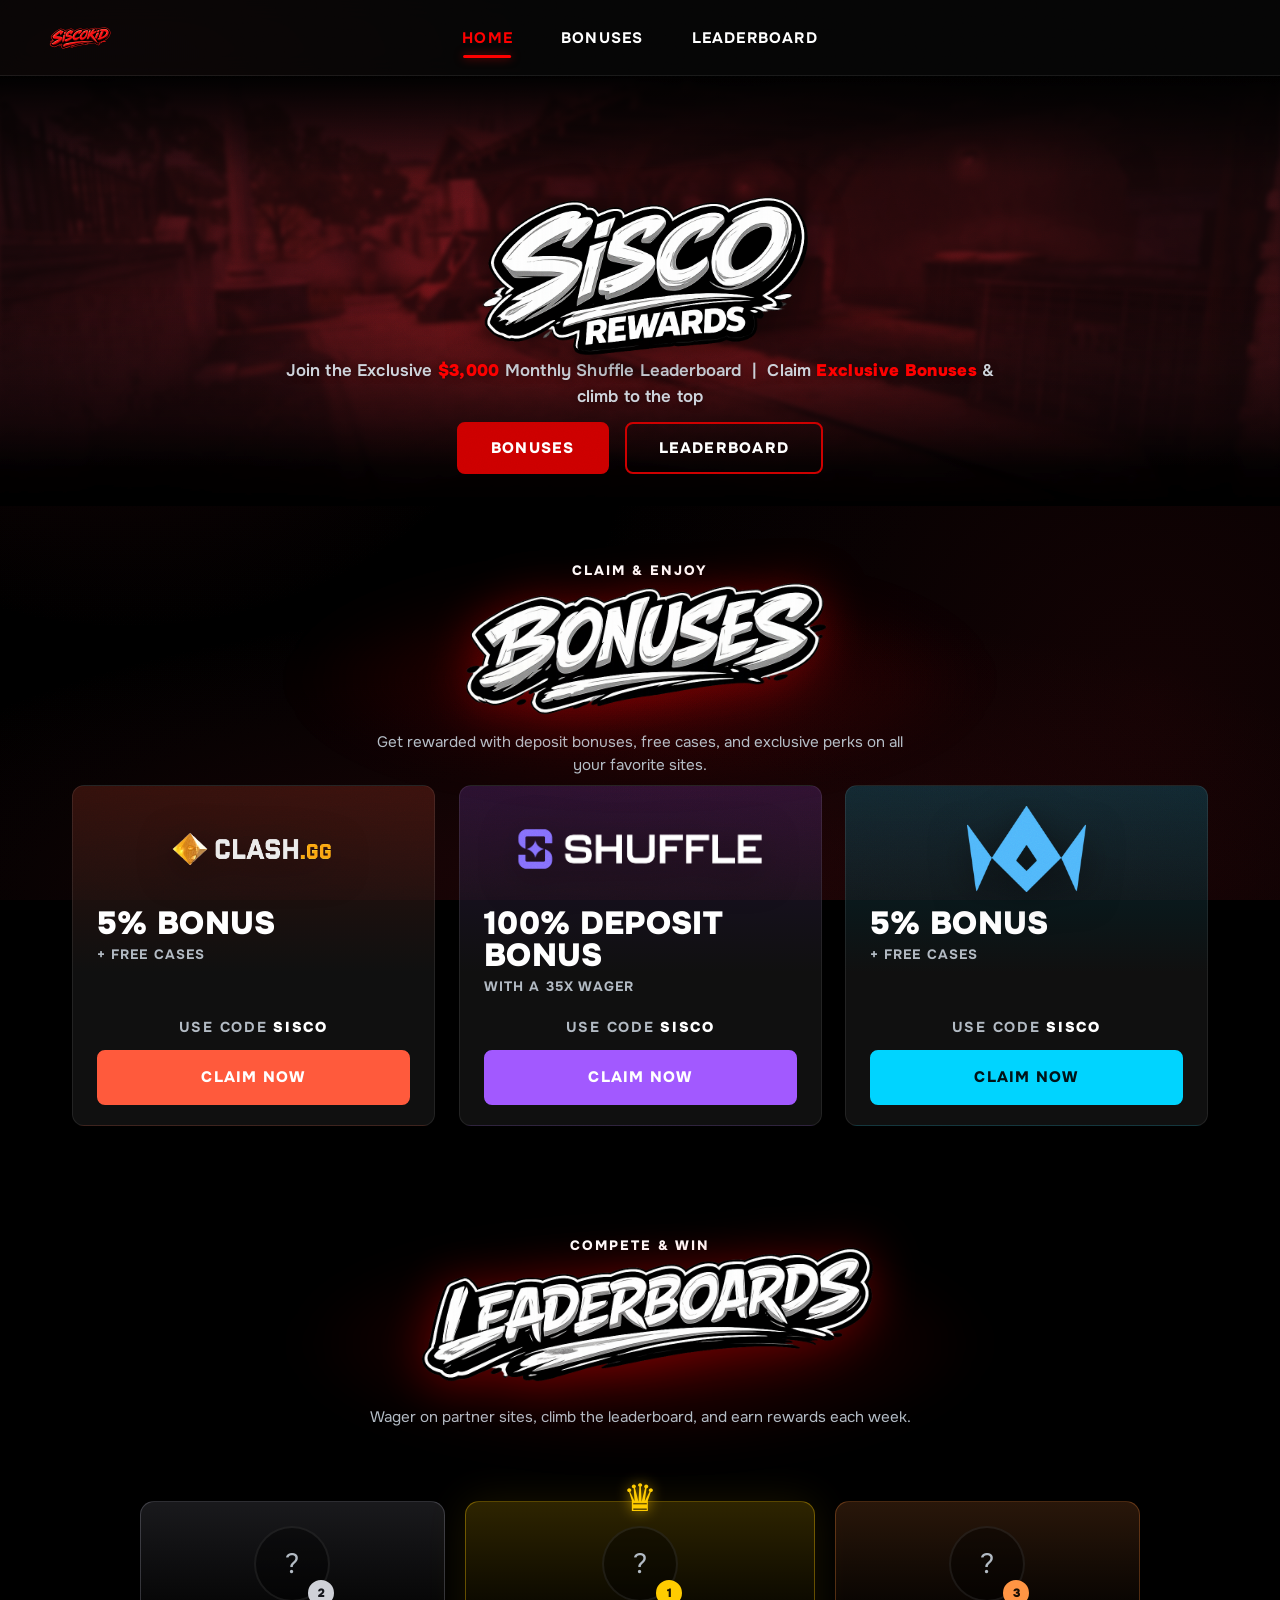
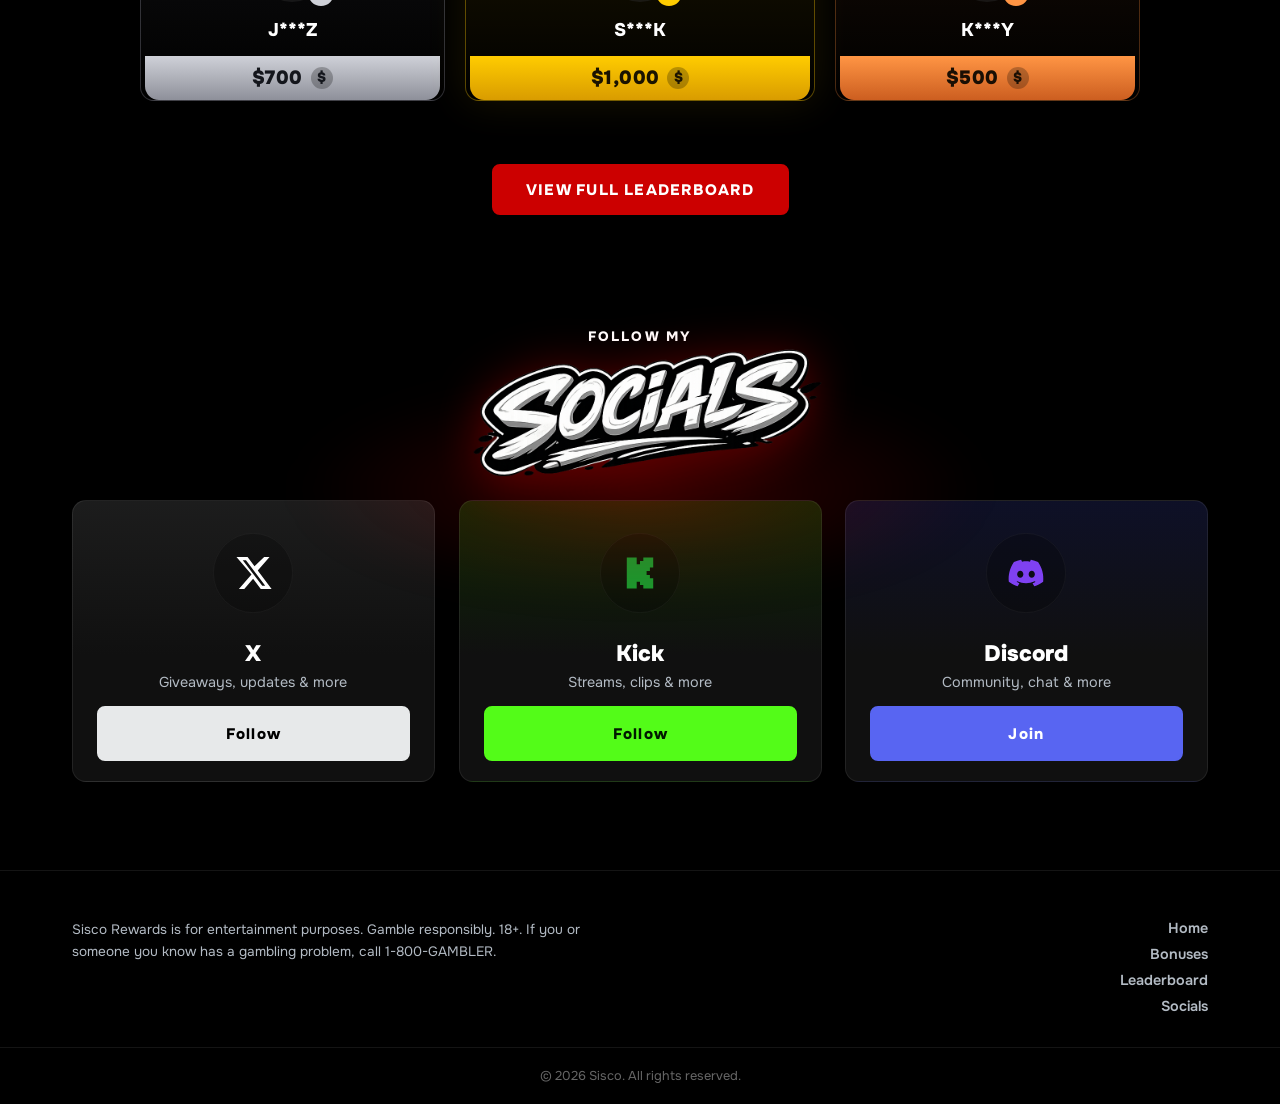
==== commit 00c48b2b: "Rebalance hero, add SEO metadata and crawl files for siscorewards.com - Center hero content and trim" ====
--- a/index.html
+++ b/index.html
@@ -3,21 +3,24 @@
 <head>
   <meta charset="UTF-8" />
   <meta name="viewport" content="width=device-width, initial-scale=1.0" />
-  <title>Sisco Rewards</title>
-  <meta name="description" content="Sisco Rewards — claim exclusive deposit bonuses, free cases, and compete in the $3,000 monthly Shuffle leaderboard. Use code SISCO." />
+  <title>Sisco Rewards — Best Shuffle, Clash.gg &amp; LuxDrop Bonuses | Code SISCO</title>
+  <meta name="description" content="Get the best rewards on Shuffle, Clash.gg and LuxDrop with code SISCO. Claim exclusive deposit bonuses, free cases, and join the $3,000 monthly Shuffle leaderboard." />
   <link rel="icon" type="image/png" href="siscokid.png" />
+  <link rel="canonical" href="https://siscorewards.com/" />
 
   <!-- Open Graph / social share -->
   <meta property="og:type" content="website" />
-  <meta property="og:title" content="Sisco Rewards" />
-  <meta property="og:description" content="Claim exclusive bonuses &amp; compete in the $3,000 monthly Shuffle leaderboard. Use code SISCO." />
-  <meta property="og:image" content="sisc.png" />
+  <meta property="og:url" content="https://siscorewards.com/" />
+  <meta property="og:site_name" content="Sisco Rewards" />
+  <meta property="og:title" content="Sisco Rewards — Best Shuffle, Clash.gg &amp; LuxDrop Bonuses" />
+  <meta property="og:description" content="Best rewards on Shuffle, Clash.gg &amp; LuxDrop. Claim exclusive bonuses with code SISCO and compete in the $3,000 monthly Shuffle leaderboard." />
+  <meta property="og:image" content="https://siscorewards.com/sisc.png" />
 
   <!-- X / Twitter card -->
   <meta name="twitter:card" content="summary_large_image" />
-  <meta name="twitter:title" content="Sisco Rewards" />
-  <meta name="twitter:description" content="Claim exclusive bonuses &amp; compete in the $3,000 monthly Shuffle leaderboard. Use code SISCO." />
-  <meta name="twitter:image" content="sisc.png" />
+  <meta name="twitter:title" content="Sisco Rewards — Best Shuffle, Clash.gg &amp; LuxDrop Bonuses" />
+  <meta name="twitter:description" content="Best rewards on Shuffle, Clash.gg &amp; LuxDrop. Claim exclusive bonuses with code SISCO and compete in the $3,000 monthly Shuffle leaderboard." />
+  <meta name="twitter:image" content="https://siscorewards.com/sisc.png" />
 
   <link rel="preconnect" href="https://fonts.googleapis.com">
   <link rel="preconnect" href="https://fonts.gstatic.com" crossorigin>
@@ -41,6 +44,7 @@
     <section id="home" class="banner">
       <img src="csgo_overlay.jpg" alt="" class="banner-overlay" />
       <div class="banner-content">
+        <h1 class="sr-only">Sisco Rewards — best rewards on Shuffle, Clash.gg &amp; LuxDrop. Claim exclusive bonuses with code SISCO and join the $3,000 monthly Shuffle leaderboard.</h1>
         <img src="sisc.png" alt="Sisco Rewards" class="banner-title" />
         <p class="banner-tagline">
           Join the Exclusive <span class="accent">$3,000</span> Monthly Shuffle Leaderboard &nbsp;|&nbsp;
--- a/styles.css
+++ b/styles.css
@@ -51,6 +51,19 @@
 }
 
 a { color: inherit; text-decoration: none; }
+
+/* Visually hidden, but readable by search engines & screen readers */
+.sr-only {
+  position: absolute;
+  width: 1px;
+  height: 1px;
+  padding: 0;
+  margin: -1px;
+  overflow: hidden;
+  clip: rect(0, 0, 0, 0);
+  white-space: nowrap;
+  border: 0;
+}
 
 /* ---------- NAV ---------- */
 .nav {
@@ -150,7 +163,7 @@
   align-items: center;
   justify-content: center;
   width: 100%;
-  height: 460px;
+  height: 430px;
   overflow: hidden;
   background:
     radial-gradient(ellipse 65% 90% at 50% 60%,
@@ -211,7 +224,7 @@
   gap: 0.1rem;
   max-width: 95%;
   text-align: center;
-  margin-top: -40px;
+  margin-top: 0;
 }
 
 .banner-title {
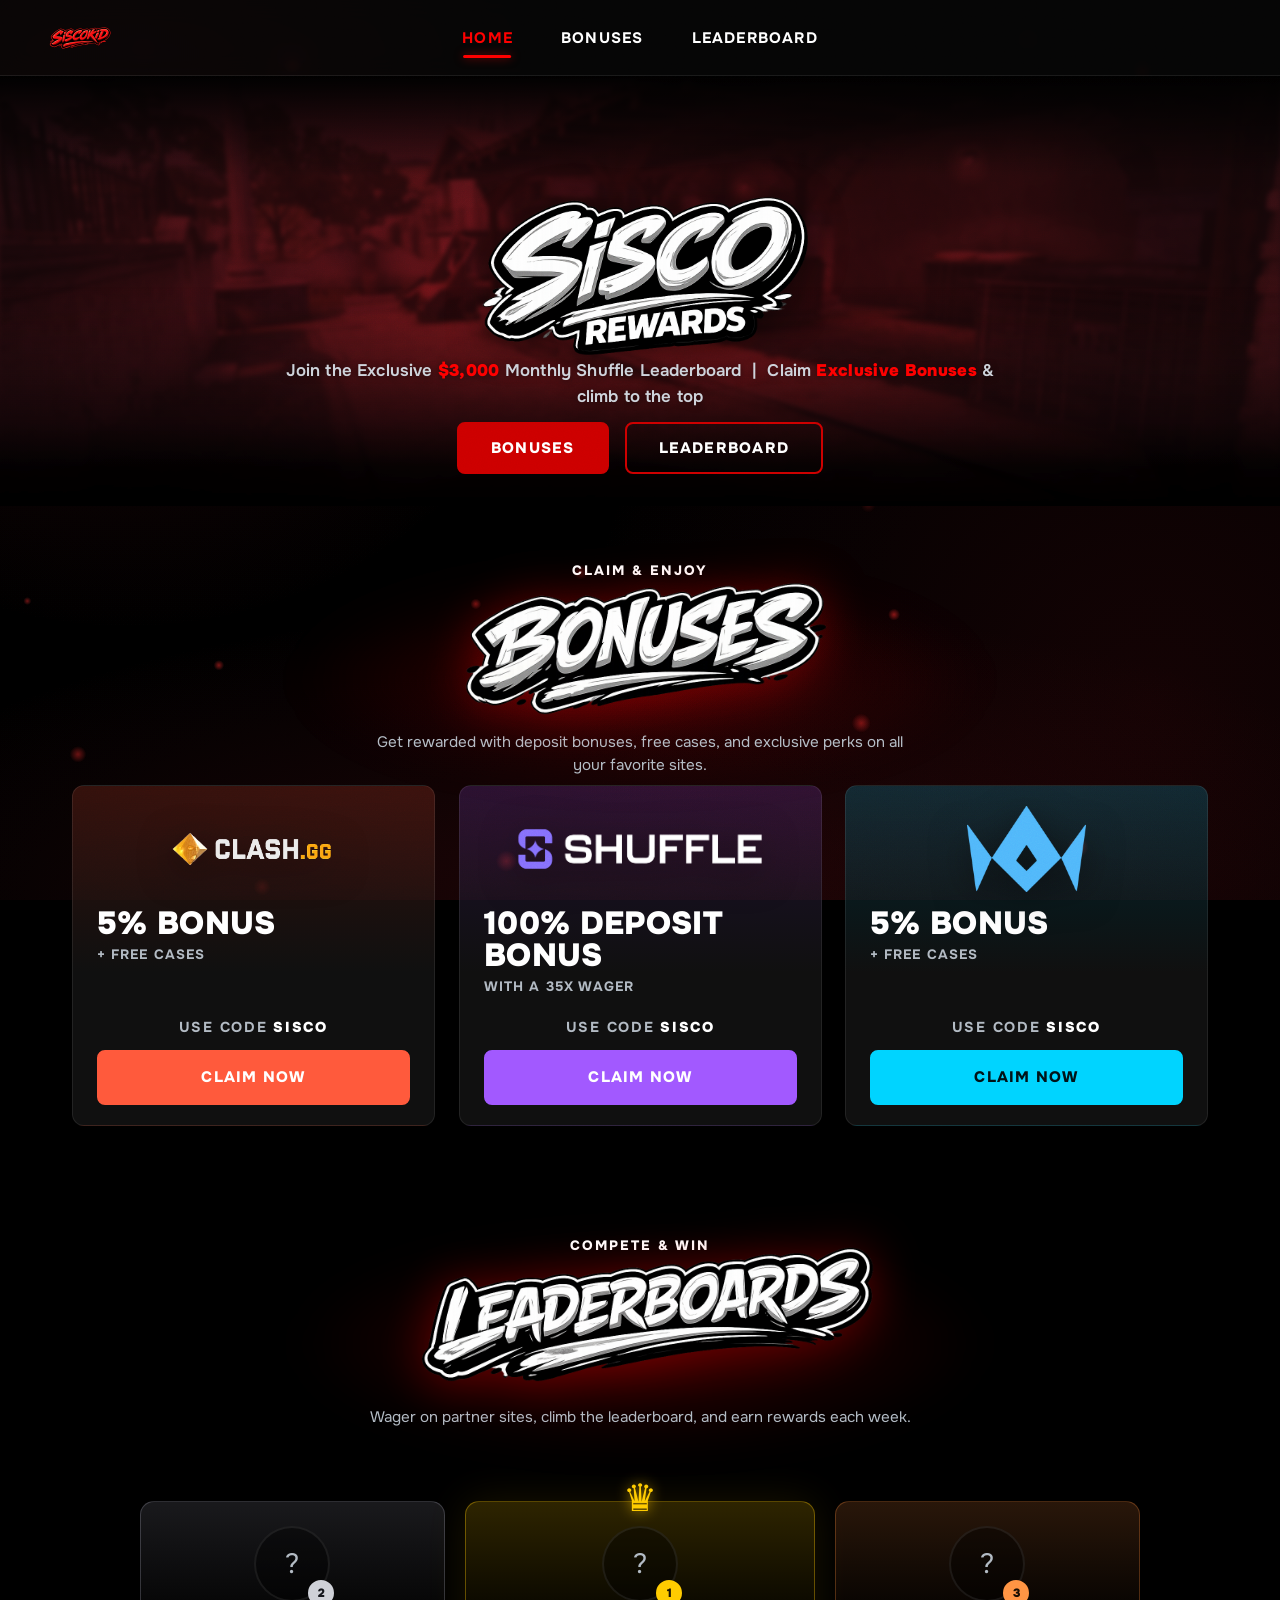
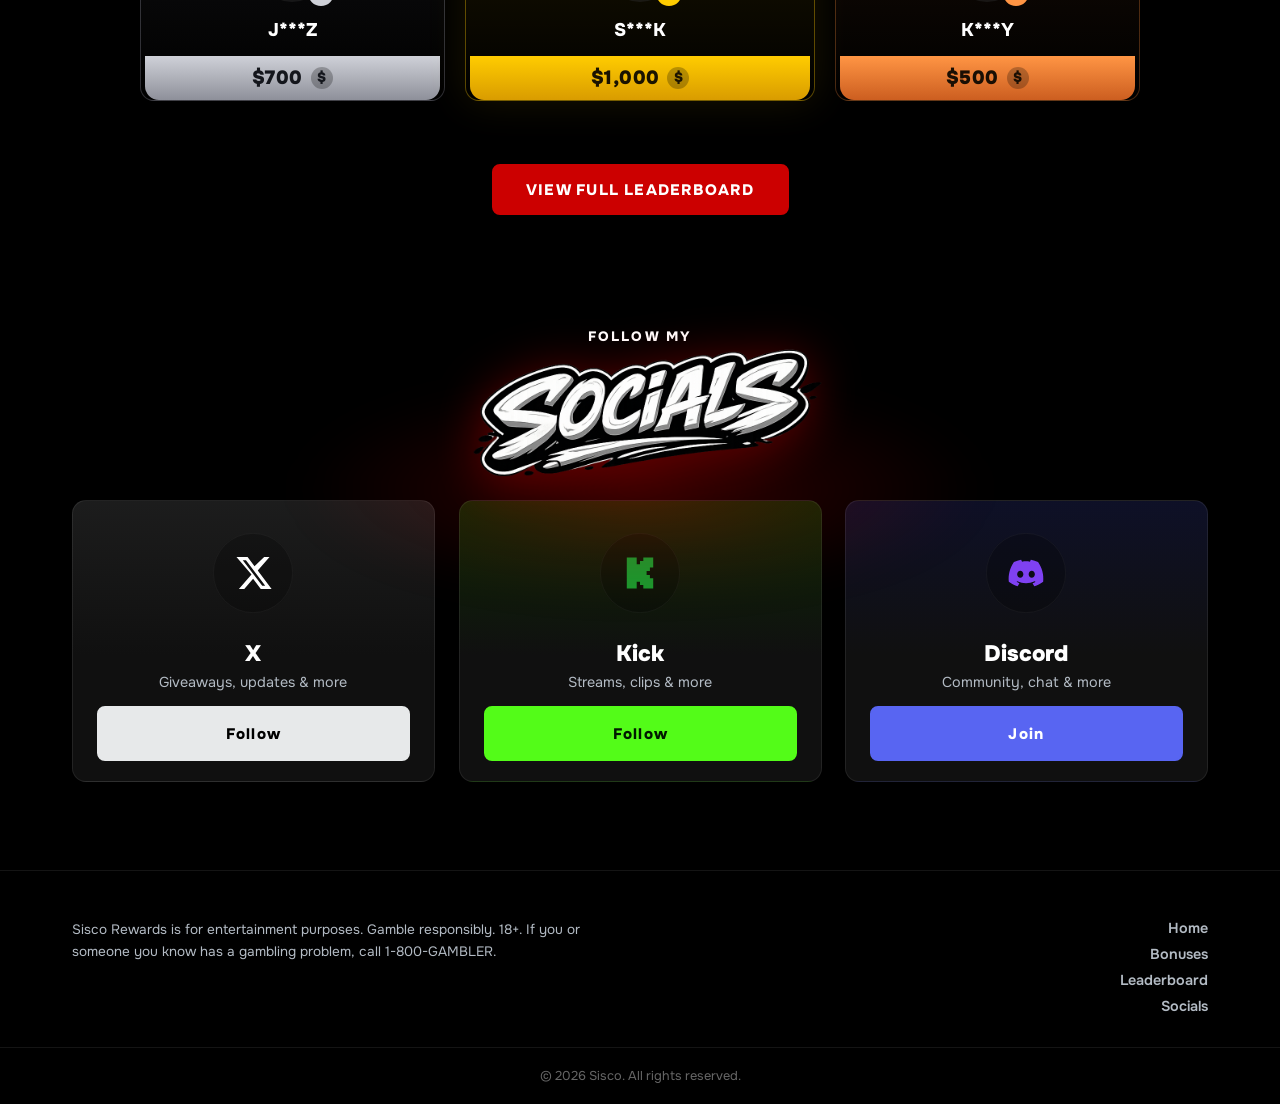
==== commit afb131a1: "Add ambient floating red particle background - Lightweight canvas layer with soft red dots drifting " ====
--- a/index.html
+++ b/index.html
@@ -28,6 +28,7 @@
   <link rel="stylesheet" href="styles.css" />
 </head>
 <body>
+  <canvas id="bg-particles" aria-hidden="true"></canvas>
   <header class="nav">
     <a href="#home" class="brand">
       <img src="siscokid.png" alt="Sisco" class="brand-logo" />
@@ -179,6 +180,7 @@
     </footer>
   </main>
 
+  <script src="particles.js"></script>
   <script>
     const revealObserver = new IntersectionObserver((entries) => {
       entries.forEach(entry => {
--- a/styles.css
+++ b/styles.css
@@ -63,6 +63,16 @@
   clip: rect(0, 0, 0, 0);
   white-space: nowrap;
   border: 0;
+}
+
+/* Ambient floating particle layer — sits above the page background, below content */
+#bg-particles {
+  position: fixed;
+  inset: 0;
+  width: 100%;
+  height: 100%;
+  z-index: 0;
+  pointer-events: none;
 }
 
 /* ---------- NAV ---------- */
@@ -152,10 +162,13 @@
   .reveal { opacity: 1; transform: none; transition: none; }
   .nav-links a.active::after { animation: none; }
   .section-head::before { animation: none; }
+  .banner-title, .banner-tagline, .hero-cta { animation: none; opacity: 1; transform: none; }
+  .banner-overlay { animation: none; }
+  .btn-primary::after { display: none; animation: none; }
 }
 
 /* ---------- BANNER ---------- */
-main { padding: 0; }
+main { padding: 0; position: relative; z-index: 1; }
 
 .banner {
   position: relative;
@@ -183,6 +196,12 @@
   mix-blend-mode: overlay;
   pointer-events: none;
   filter: blur(2px);
+  animation: hero-pan 32s ease-in-out infinite alternate;
+}
+
+@keyframes hero-pan {
+  from { transform: scale(1) translate(0, 0); }
+  to   { transform: scale(1.08) translate(-1.5%, -1%); }
 }
 
 .banner::before,
@@ -232,6 +251,16 @@
   max-height: 360px;
   object-fit: contain;
   filter: drop-shadow(0 4px 18px rgba(0, 0, 0, 0.6));
+  animation: hero-fade 0.7s ease 0.1s both, logo-float 6s ease-in-out 1s infinite;
+}
+
+@keyframes hero-fade {
+  from { opacity: 0; }
+  to   { opacity: 1; }
+}
+@keyframes logo-float {
+  0%, 100% { transform: translateY(0); }
+  50%      { transform: translateY(-10px); }
 }
 
 .banner-tagline {
@@ -243,6 +272,7 @@
   letter-spacing: 0.01em;
   text-shadow: 0 1px 6px rgba(0, 0, 0, 0.5);
   margin-top: -7rem;
+  animation: hero-in 0.7s cubic-bezier(.2, .8, .2, 1) 0.3s both;
 }
 
 .banner-tagline .accent {
@@ -267,11 +297,29 @@
 }
 
 .btn-primary {
+  position: relative;
+  overflow: hidden;
   background: var(--red-dark);
   color: #fff;
   border-color: var(--red-dark);
 }
 .btn-primary:hover { background: var(--red); border-color: var(--red); transform: translateY(-1px); }
+.btn-primary::after {
+  content: "";
+  position: absolute;
+  top: 0;
+  left: -75%;
+  width: 50%;
+  height: 100%;
+  background: linear-gradient(120deg, transparent 0%, rgba(255, 255, 255, 0.35) 50%, transparent 100%);
+  transform: skewX(-20deg);
+  pointer-events: none;
+  animation: btn-shine 4.5s ease-in-out infinite;
+}
+@keyframes btn-shine {
+  0%        { left: -75%; }
+  35%, 100% { left: 130%; }
+}
 
 .btn-outline {
   background: transparent;
@@ -298,6 +346,12 @@
   justify-content: center;
   padding: 0;
   margin-top: 0.75rem;
+  animation: hero-in 0.7s cubic-bezier(.2, .8, .2, 1) 0.45s both;
+}
+
+@keyframes hero-in {
+  from { opacity: 0; transform: translateY(22px); }
+  to   { opacity: 1; transform: translateY(0); }
 }
 
 /* ---------- SCROLL INDICATOR ---------- */
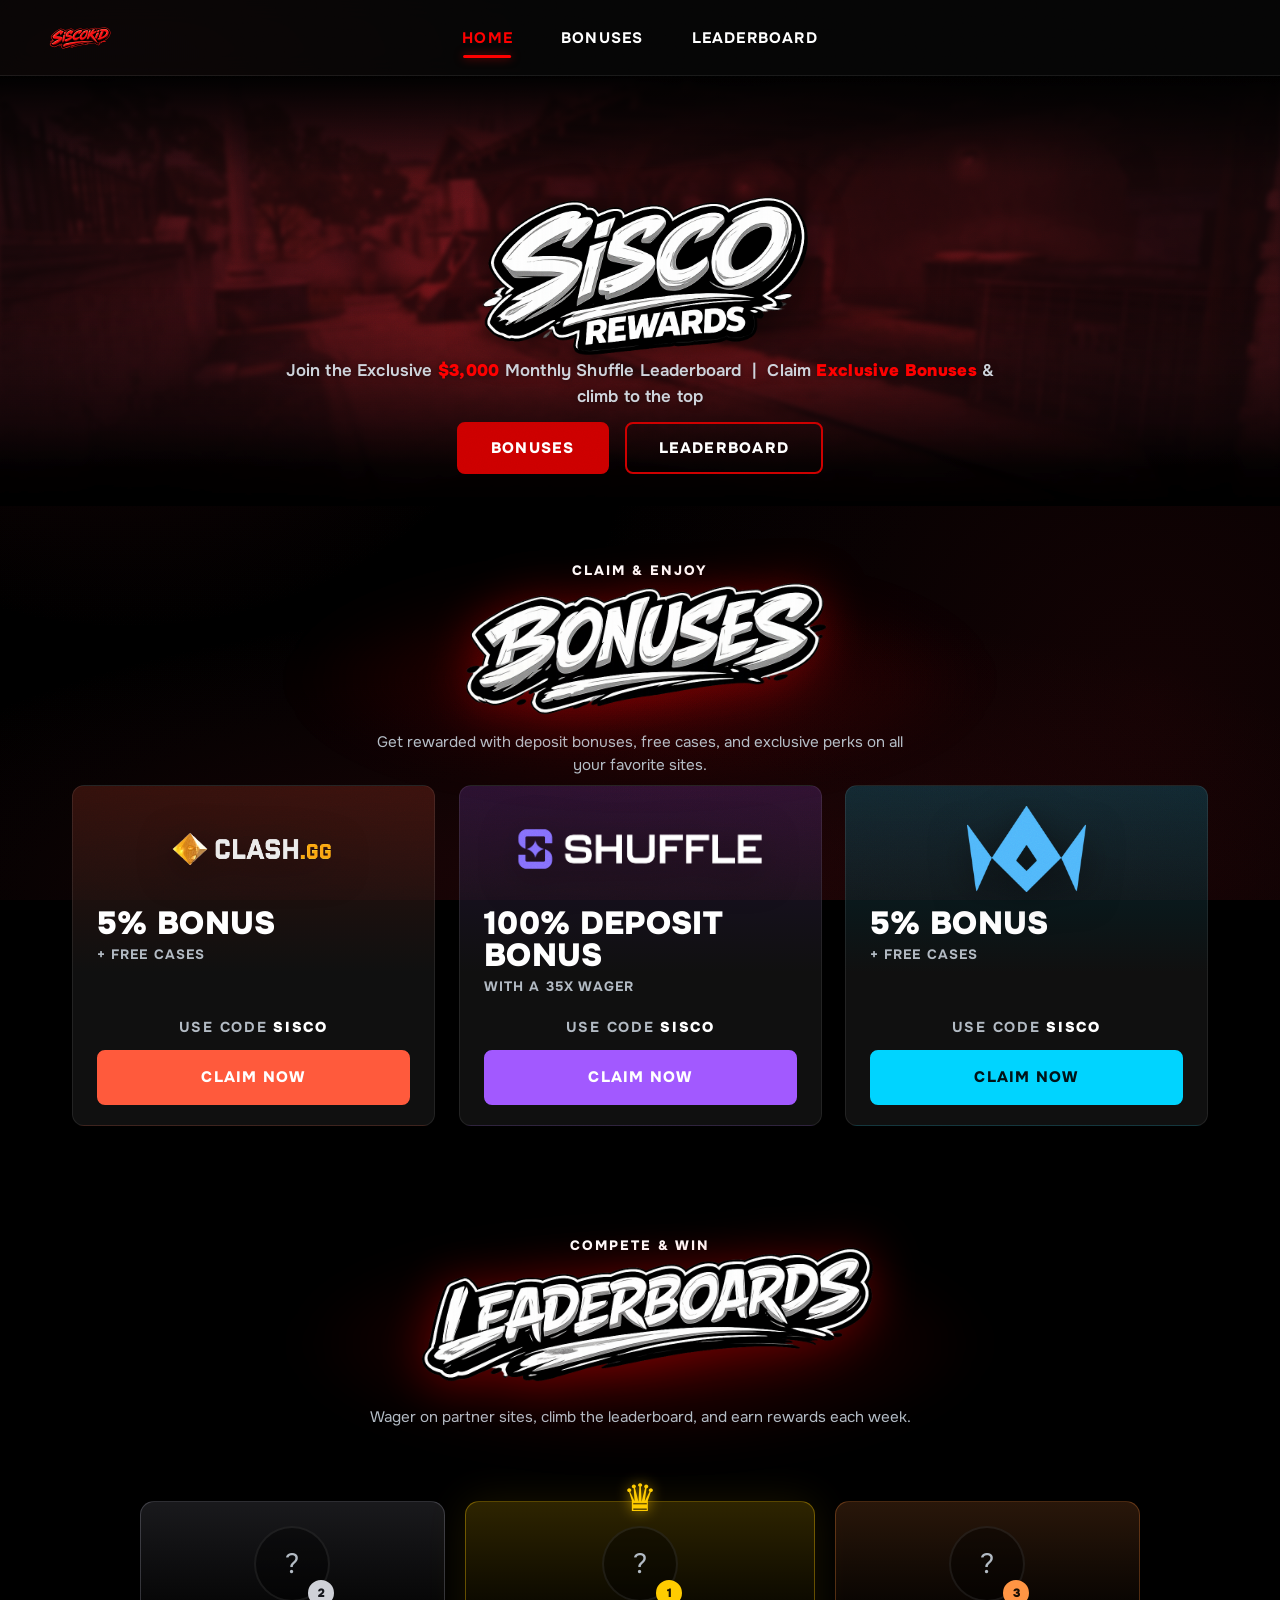
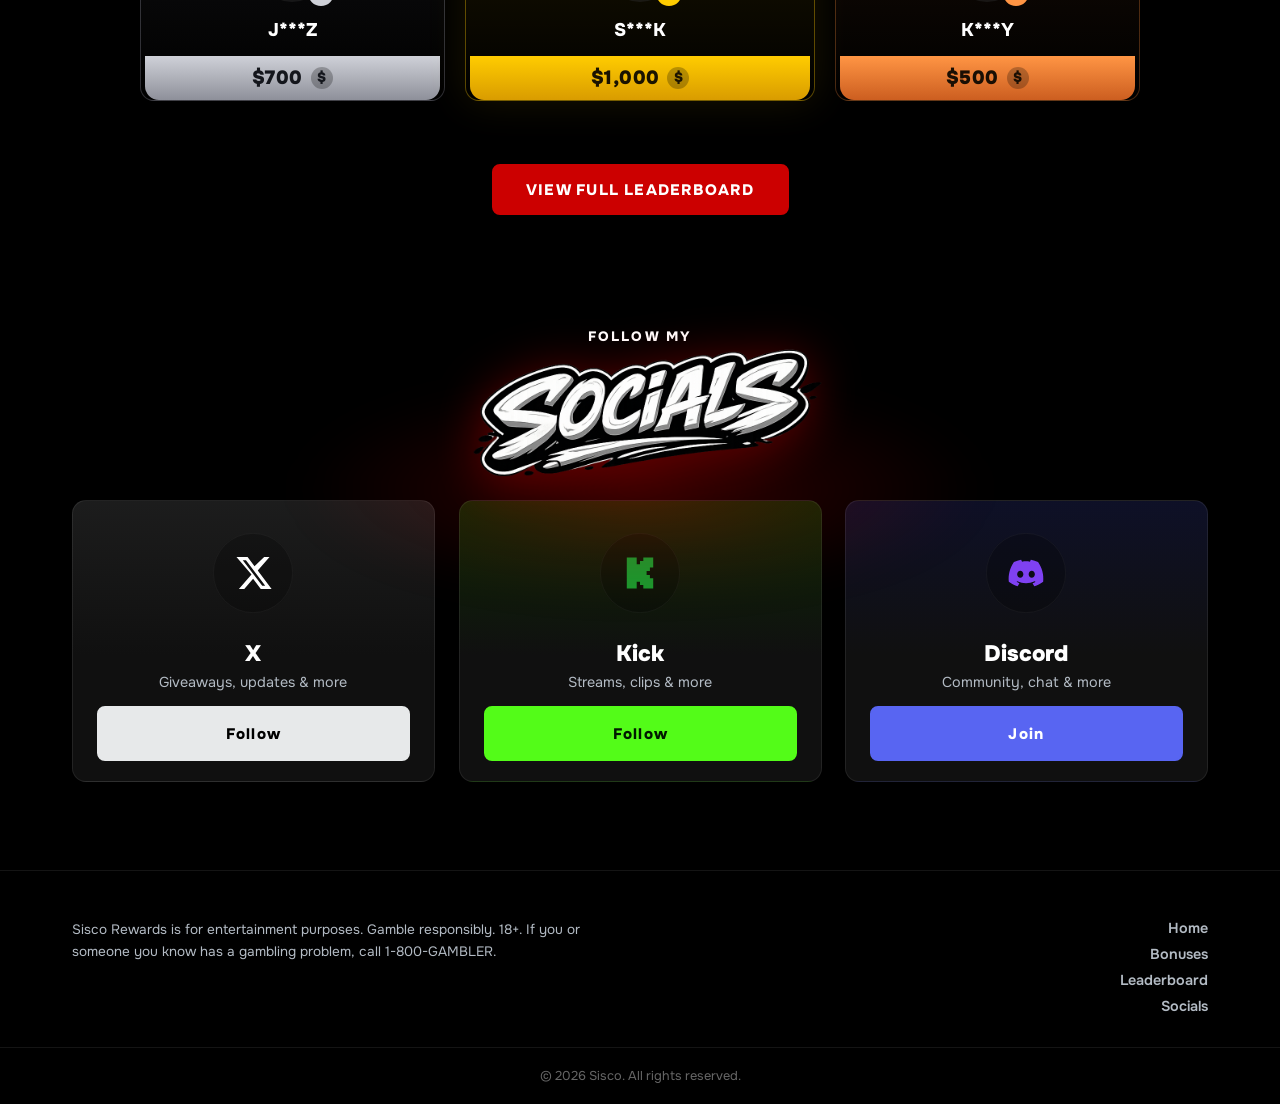
==== commit f39eda04: "Remove ambient particle background Reverts the canvas particle layer, script, CSS, and main z-index " ====
--- a/index.html
+++ b/index.html
@@ -28,7 +28,6 @@
   <link rel="stylesheet" href="styles.css" />
 </head>
 <body>
-  <canvas id="bg-particles" aria-hidden="true"></canvas>
   <header class="nav">
     <a href="#home" class="brand">
       <img src="siscokid.png" alt="Sisco" class="brand-logo" />
@@ -180,7 +179,6 @@
     </footer>
   </main>
 
-  <script src="particles.js"></script>
   <script>
     const revealObserver = new IntersectionObserver((entries) => {
       entries.forEach(entry => {
--- a/styles.css
+++ b/styles.css
@@ -63,16 +63,6 @@
   clip: rect(0, 0, 0, 0);
   white-space: nowrap;
   border: 0;
-}
-
-/* Ambient floating particle layer — sits above the page background, below content */
-#bg-particles {
-  position: fixed;
-  inset: 0;
-  width: 100%;
-  height: 100%;
-  z-index: 0;
-  pointer-events: none;
 }
 
 /* ---------- NAV ---------- */
@@ -168,7 +158,7 @@
 }
 
 /* ---------- BANNER ---------- */
-main { padding: 0; position: relative; z-index: 1; }
+main { padding: 0; }
 
 .banner {
   position: relative;
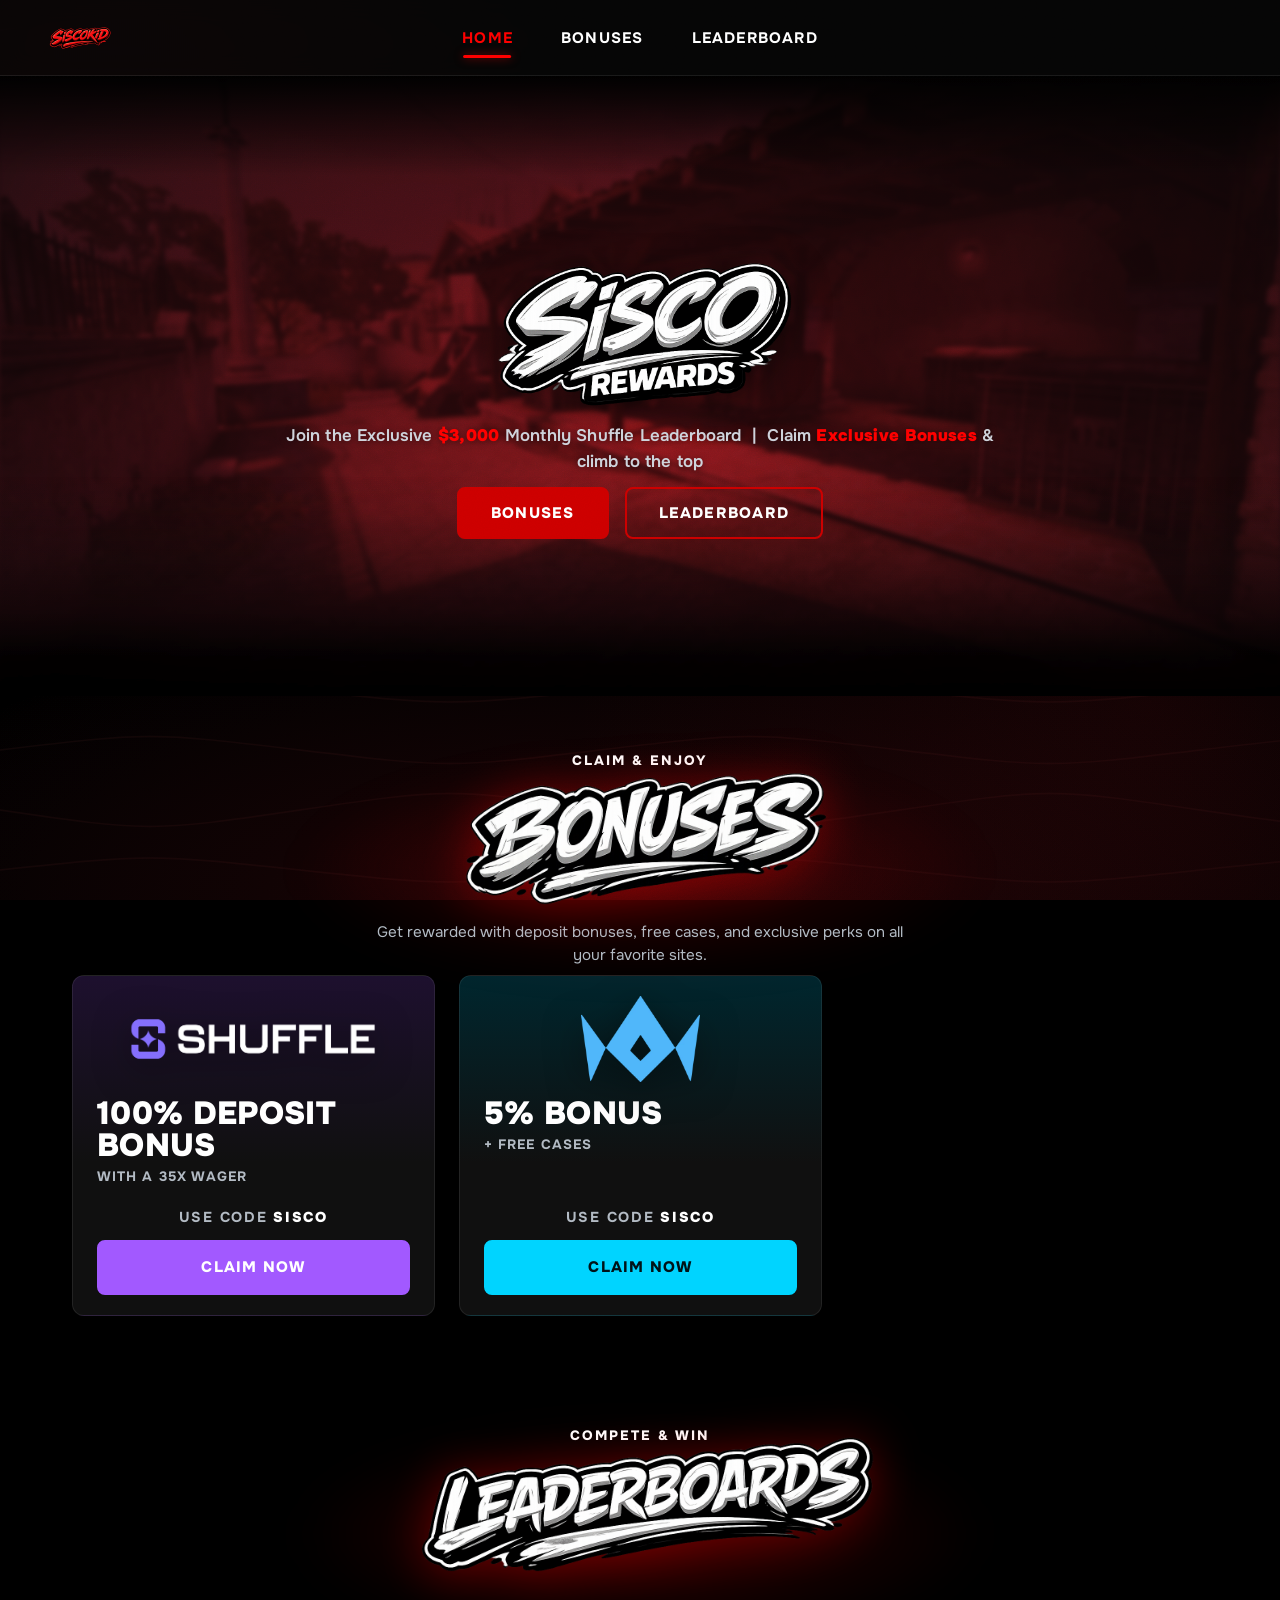
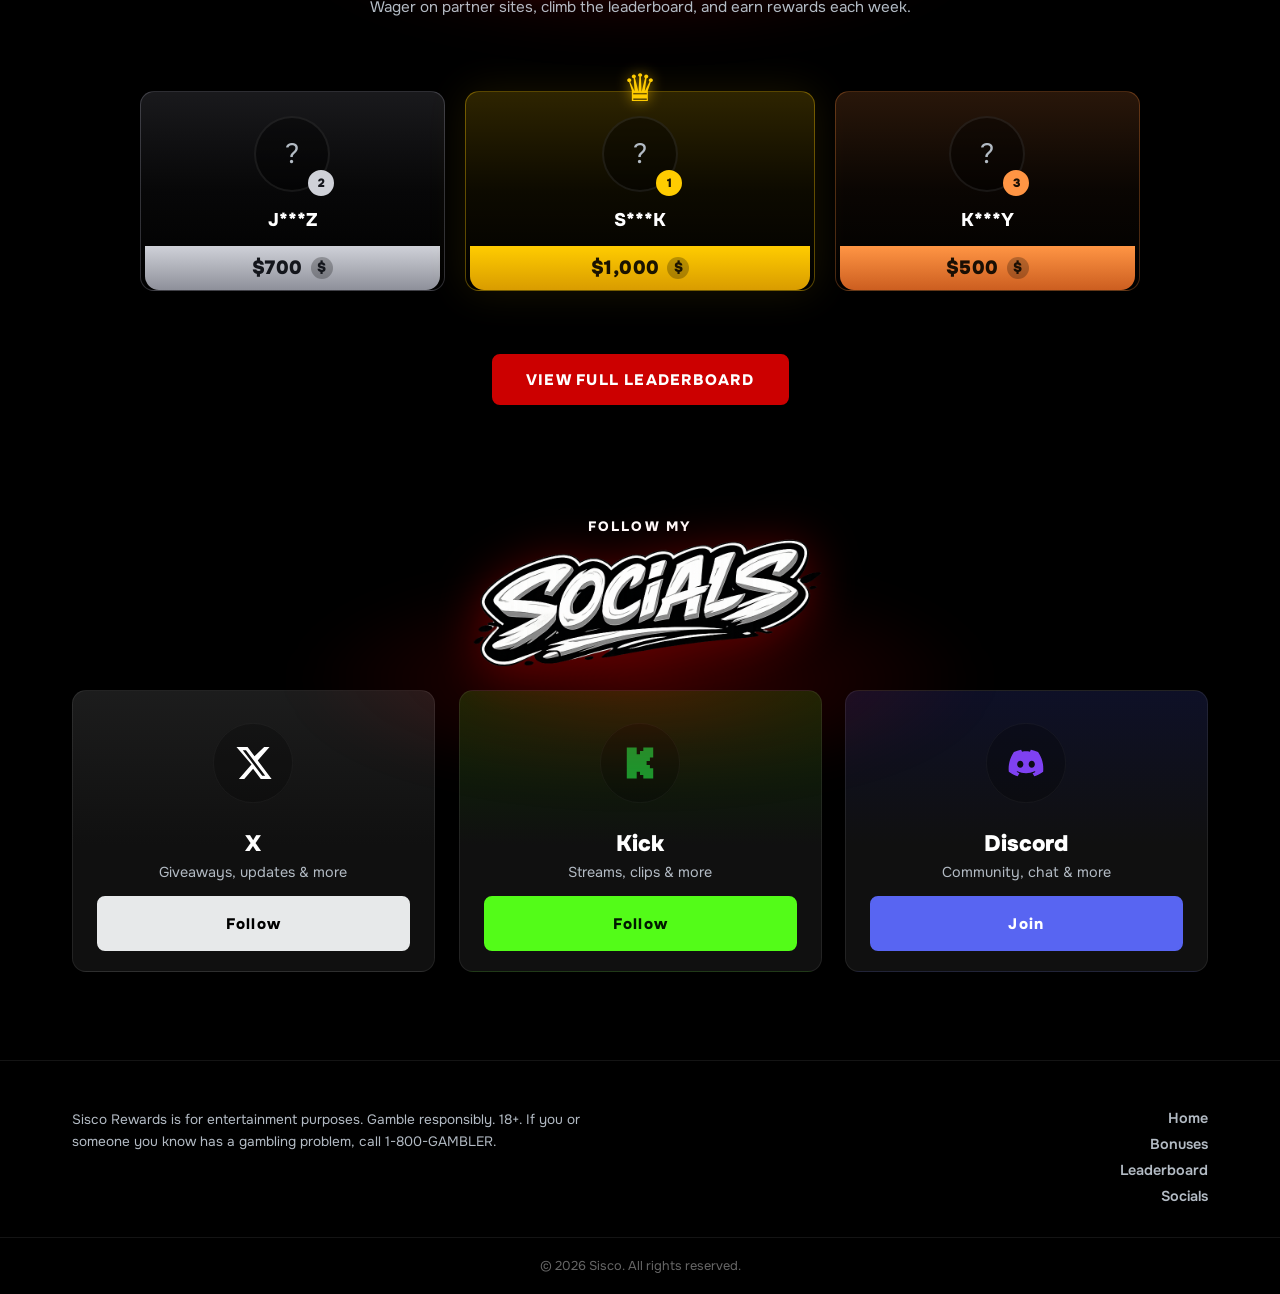
==== commit b897886f: "Remove all Clash.gg content - Remove Clash bonus card (home) and Clash leaderboard tab + panel - Upd" ====
--- a/index.html
+++ b/index.html
@@ -3,8 +3,8 @@
 <head>
   <meta charset="UTF-8" />
   <meta name="viewport" content="width=device-width, initial-scale=1.0" />
-  <title>Sisco Rewards — Best Shuffle, Clash.gg &amp; LuxDrop Bonuses | Code SISCO</title>
-  <meta name="description" content="Get the best rewards on Shuffle, Clash.gg and LuxDrop with code SISCO. Claim exclusive deposit bonuses, free cases, and join the $3,000 monthly Shuffle leaderboard." />
+  <title>Sisco Rewards — Best Shuffle &amp; LuxDrop Bonuses | Code SISCO</title>
+  <meta name="description" content="Get the best rewards on Shuffle and LuxDrop with code SISCO. Claim exclusive deposit bonuses, free cases, and join the $3,000 monthly Shuffle leaderboard." />
   <link rel="icon" type="image/png" href="siscokid.png" />
   <link rel="canonical" href="https://siscorewards.com/" />
 
@@ -12,14 +12,14 @@
   <meta property="og:type" content="website" />
   <meta property="og:url" content="https://siscorewards.com/" />
   <meta property="og:site_name" content="Sisco Rewards" />
-  <meta property="og:title" content="Sisco Rewards — Best Shuffle, Clash.gg &amp; LuxDrop Bonuses" />
-  <meta property="og:description" content="Best rewards on Shuffle, Clash.gg &amp; LuxDrop. Claim exclusive bonuses with code SISCO and compete in the $3,000 monthly Shuffle leaderboard." />
+  <meta property="og:title" content="Sisco Rewards — Best Shuffle &amp; LuxDrop Bonuses" />
+  <meta property="og:description" content="Best rewards on Shuffle &amp; LuxDrop. Claim exclusive bonuses with code SISCO and compete in the $3,000 monthly Shuffle leaderboard." />
   <meta property="og:image" content="https://siscorewards.com/sisc.png" />
 
   <!-- X / Twitter card -->
   <meta name="twitter:card" content="summary_large_image" />
-  <meta name="twitter:title" content="Sisco Rewards — Best Shuffle, Clash.gg &amp; LuxDrop Bonuses" />
-  <meta name="twitter:description" content="Best rewards on Shuffle, Clash.gg &amp; LuxDrop. Claim exclusive bonuses with code SISCO and compete in the $3,000 monthly Shuffle leaderboard." />
+  <meta name="twitter:title" content="Sisco Rewards — Best Shuffle &amp; LuxDrop Bonuses" />
+  <meta name="twitter:description" content="Best rewards on Shuffle &amp; LuxDrop. Claim exclusive bonuses with code SISCO and compete in the $3,000 monthly Shuffle leaderboard." />
   <meta name="twitter:image" content="https://siscorewards.com/sisc.png" />
 
   <link rel="preconnect" href="https://fonts.googleapis.com">
@@ -44,7 +44,7 @@
     <section id="home" class="banner">
       <img src="csgo_overlay.jpg" alt="" class="banner-overlay" />
       <div class="banner-content">
-        <h1 class="sr-only">Sisco Rewards — best rewards on Shuffle, Clash.gg &amp; LuxDrop. Claim exclusive bonuses with code SISCO and join the $3,000 monthly Shuffle leaderboard.</h1>
+        <h1 class="sr-only">Sisco Rewards — best rewards on Shuffle &amp; LuxDrop. Claim exclusive bonuses with code SISCO and join the $3,000 monthly Shuffle leaderboard.</h1>
         <img src="sisc.png" alt="Sisco Rewards" class="banner-title" />
         <p class="banner-tagline">
           Join the Exclusive <span class="accent">$3,000</span> Monthly Shuffle Leaderboard &nbsp;|&nbsp;
@@ -65,16 +65,6 @@
       </div>
 
       <div class="bonus-grid">
-        <article class="bonus-card bonus-clash reveal">
-          <div class="bonus-art"><img src="clash_logo.webp" alt="Clash.gg" /></div>
-          <div class="bonus-body">
-            <h3 class="bonus-headline">5% BONUS</h3>
-            <div class="bonus-sub">+ FREE CASES</div>
-            <div class="bonus-code">USE CODE <strong>SISCO</strong></div>
-            <a href="https://clash.gg/r/sisco" target="_blank" rel="noopener noreferrer" class="btn btn-block btn-clash">CLAIM NOW</a>
-          </div>
-        </article>
-
         <article class="bonus-card bonus-shuffle reveal">
           <div class="bonus-art"><img src="shuffle_logo2.webp" alt="Shuffle" /></div>
           <div class="bonus-body">
--- a/styles.css
+++ b/styles.css
@@ -15,7 +15,6 @@
   --discord: #5865f2;
 
   --shuffle: #a259ff;
-  --clash:   #ff5a3c;
   --lux:     #00d4ff;
 }
 
@@ -32,9 +31,11 @@
   background-image:
     radial-gradient(ellipse 110% 55% at 50% 100%, rgba(95, 12, 18, 0.30), transparent 60%),
     radial-gradient(circle 720px at 10% 18%, rgba(120, 16, 22, 0.22), transparent 65%),
-    radial-gradient(circle 820px at 90% 78%, rgba(95, 10, 16, 0.20), transparent 70%);
+    radial-gradient(circle 820px at 90% 78%, rgba(95, 10, 16, 0.20), transparent 70%),
+    url("data:image/svg+xml,<svg xmlns='http://www.w3.org/2000/svg' width='600' height='180'><g fill='none' stroke='%23ff5a5a' stroke-opacity='0.05' stroke-width='1.5'><path d='M0 30 C150 12 150 12 300 30 C450 48 450 48 600 30'/><path d='M0 90 C150 112 150 112 300 90 C450 68 450 68 600 90'/><path d='M0 150 C150 134 150 134 300 150 C450 166 450 166 600 150'/></g></svg>");
   background-attachment: fixed;
-  background-repeat: no-repeat;
+  background-repeat: no-repeat, no-repeat, no-repeat, repeat;
+  background-size: auto, auto, auto, 600px 180px;
 }
 
 /* Film grain overlay — subtle noise across the entire viewport */
@@ -153,6 +154,7 @@
   .nav-links a.active::after { animation: none; }
   .section-head::before { animation: none; }
   .banner-title, .banner-tagline, .hero-cta { animation: none; opacity: 1; transform: none; }
+  .banner-title { transform: translateY(-50px); }
   .banner-overlay { animation: none; }
   .btn-primary::after { display: none; animation: none; }
 }
@@ -166,7 +168,7 @@
   align-items: center;
   justify-content: center;
   width: 100%;
-  height: 430px;
+  height: 620px;
   overflow: hidden;
   background:
     radial-gradient(ellipse 65% 90% at 50% 60%,
@@ -238,9 +240,11 @@
 
 .banner-title {
   max-width: 100%;
-  max-height: 360px;
+  height: clamp(260px, 36vh, 380px);
+  width: auto;
   object-fit: contain;
   filter: drop-shadow(0 4px 18px rgba(0, 0, 0, 0.6));
+  transform: translateY(-50px);
   animation: hero-fade 0.7s ease 0.1s both, logo-float 6s ease-in-out 1s infinite;
 }
 
@@ -249,8 +253,8 @@
   to   { opacity: 1; }
 }
 @keyframes logo-float {
-  0%, 100% { transform: translateY(0); }
-  50%      { transform: translateY(-10px); }
+  0%, 100% { transform: translateY(-50px); }
+  50%      { transform: translateY(-60px); }
 }
 
 .banner-tagline {
@@ -261,7 +265,7 @@
   line-height: 1.5;
   letter-spacing: 0.01em;
   text-shadow: 0 1px 6px rgba(0, 0, 0, 0.5);
-  margin-top: -7rem;
+  margin-top: -8.5rem;
   animation: hero-in 0.7s cubic-bezier(.2, .8, .2, 1) 0.3s both;
 }
 
@@ -321,12 +325,11 @@
 .btn-block { width: 100%; padding: 0.95rem 1.5rem; }
 
 .btn-shuffle { background: var(--shuffle); color: #fff;    border-color: var(--shuffle); }
-.btn-clash   { background: var(--clash);   color: #fff;    border-color: var(--clash); }
 .btn-lux     { background: var(--lux);     color: #001318; border-color: var(--lux); }
 .btn-twitter { background: var(--twitter); color: #000;    border-color: var(--twitter); }
 .btn-kick    { background: var(--kick);    color: #001a00; border-color: var(--kick); }
 .btn-discord { background: var(--discord); color: #fff;    border-color: var(--discord); }
-.btn-shuffle:hover, .btn-clash:hover, .btn-lux:hover,
+.btn-shuffle:hover, .btn-lux:hover,
 .btn-twitter:hover, .btn-kick:hover, .btn-discord:hover { filter: brightness(1.1); transform: translateY(-1px); }
 
 /* ---------- HERO CTA ---------- */
@@ -490,11 +493,9 @@
 .partner img { height: 36px; width: auto; display: block; max-width: 100%; }
 
 .partner-shuffle { background: linear-gradient(180deg, rgba(162,89,255,0.10), rgba(162,89,255,0)); }
-.partner-clash   { background: linear-gradient(180deg, rgba(255,90,60,0.10), rgba(255,90,60,0)); }
 .partner-lux     { background: linear-gradient(180deg, rgba(0,212,255,0.10), rgba(0,212,255,0)); }
 
 .partner-shuffle:hover { border-color: var(--shuffle); box-shadow: 0 8px 30px rgba(162,89,255,0.18); transform: translateY(-2px); }
-.partner-clash:hover   { border-color: var(--clash);   box-shadow: 0 8px 30px rgba(255,90,60,0.18); transform: translateY(-2px); }
 .partner-lux:hover     { border-color: var(--lux);     box-shadow: 0 8px 30px rgba(0,212,255,0.18); transform: translateY(-2px); }
 
 /* ---------- BONUS CARDS ---------- */
@@ -515,11 +516,9 @@
 }
 
 .bonus-shuffle { background: linear-gradient(180deg, rgba(162,89,255,0.18) 0%, var(--bg-card) 55%); }
-.bonus-clash   { background: linear-gradient(180deg, rgba(255,90,60,0.18) 0%, var(--bg-card) 55%); }
 .bonus-lux     { background: linear-gradient(180deg, rgba(0,212,255,0.18) 0%, var(--bg-card) 55%); }
 
 .bonus-shuffle:hover { border-color: var(--shuffle); box-shadow: 0 14px 40px rgba(162,89,255,0.22); transform: translateY(-4px); }
-.bonus-clash:hover   { border-color: var(--clash);   box-shadow: 0 14px 40px rgba(255,90,60,0.22); transform: translateY(-4px); }
 .bonus-lux:hover     { border-color: var(--lux);     box-shadow: 0 14px 40px rgba(0,212,255,0.22); transform: translateY(-4px); }
 
 .bonus-art {
@@ -632,7 +631,6 @@
 
 .lb-tab.active { opacity: 1; }
 .lb-tab-shuffle.active { border-color: var(--shuffle); background: linear-gradient(180deg, rgba(162,89,255,0.18), var(--bg-card)); box-shadow: 0 8px 24px rgba(162,89,255,0.18); }
-.lb-tab-clash.active   { border-color: var(--clash);   background: linear-gradient(180deg, rgba(255,90,60,0.18), var(--bg-card));  box-shadow: 0 8px 24px rgba(255,90,60,0.18); }
 .lb-tab-lux.active     { border-color: var(--lux);     background: linear-gradient(180deg, rgba(0,212,255,0.18), var(--bg-card));  box-shadow: 0 8px 24px rgba(0,212,255,0.18); }
 
 .lb-disclaimer {
